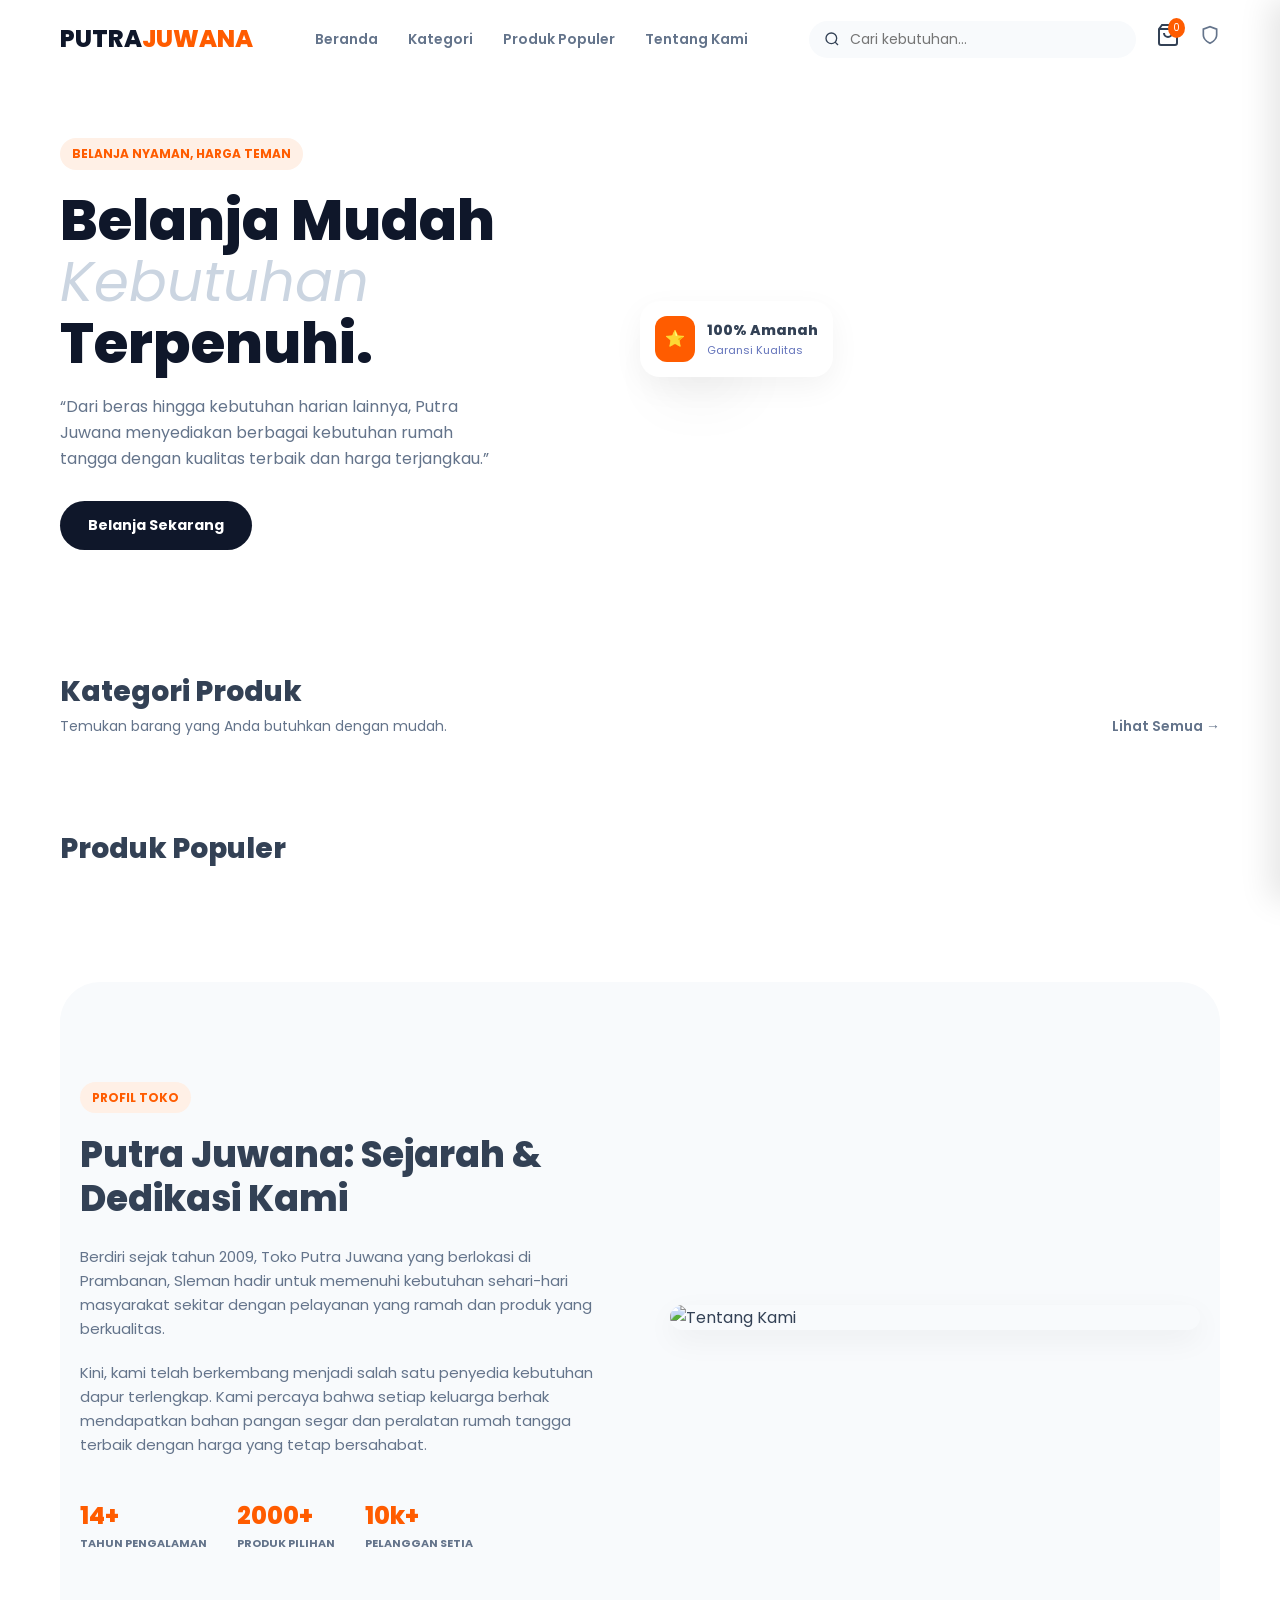
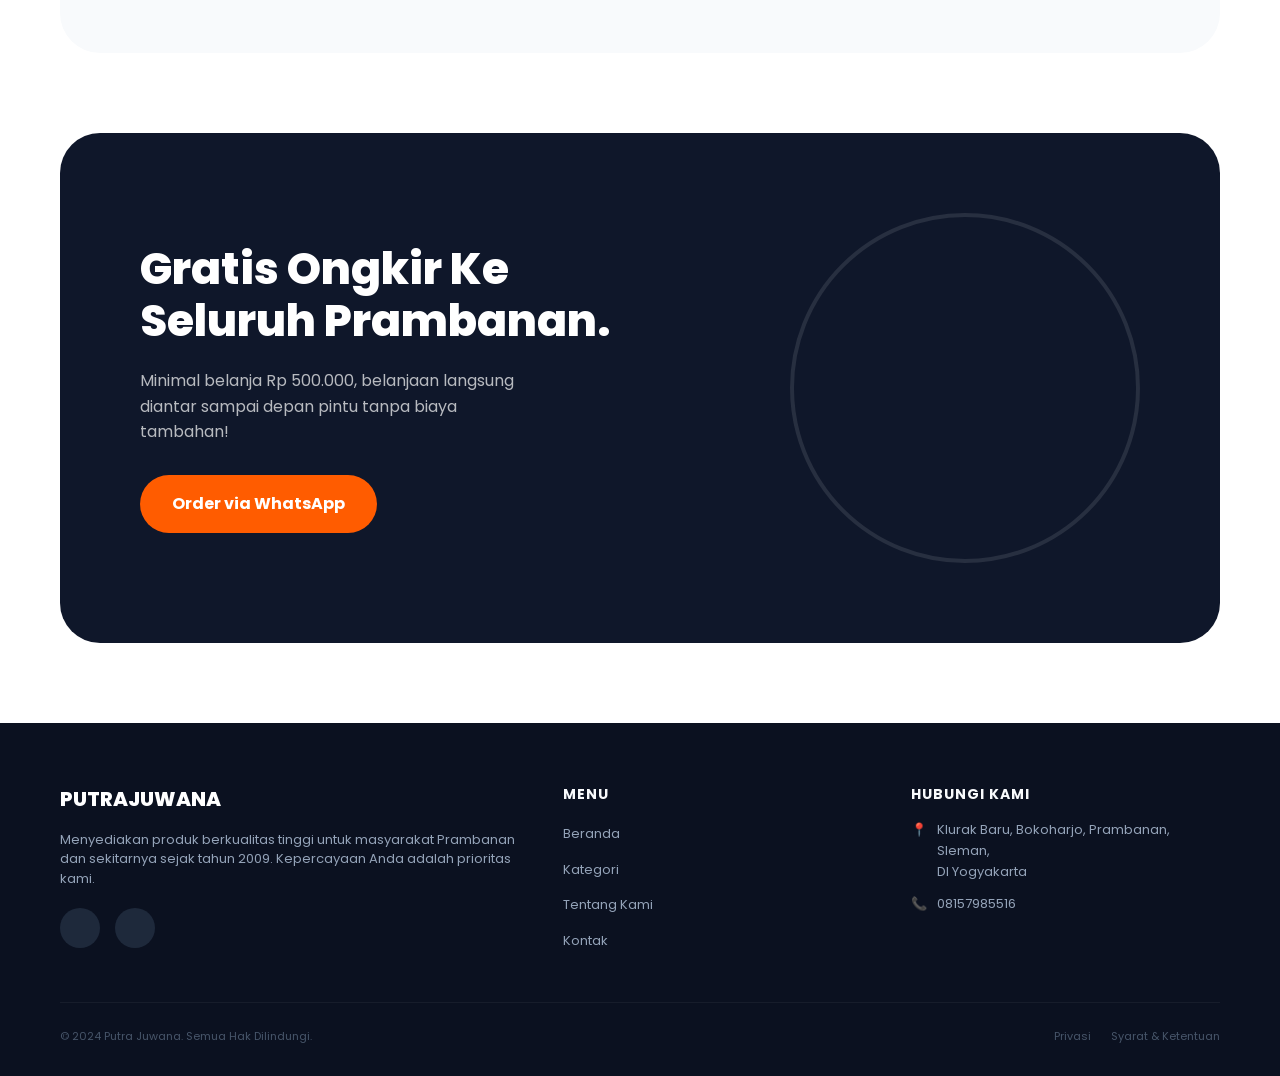
==== index.html @ 09b9a4ef "projek pertama" ====
<!DOCTYPE html>
<html lang="id">
<head>
    <meta charset="UTF-8">
    <meta name="viewport" content="width=device-width, initial-scale=1.0">
    <title>Putra Juwana - Kebutuhan Dapur Lengkap</title>
    <!-- Google Fonts -->
    <link href="https://fonts.googleapis.com/css2?family=Poppins:wght@300;400;500;600;700;800&display=swap" rel="stylesheet">
    <!-- Lucide Icons -->
    <script src="https://unpkg.com/lucide@latest"></script>
    <style>
        :root {
            --primary: #FF5C00;
            --secondary: #0F172A;
            --text-main: #334155;
            --text-light: #64748b;
            --bg-body: #ffffff;
            --bg-light: #f8fafc;
            --white: #ffffff;
            --shadow: 0 10px 30px rgba(0,0,0,0.05);
            --transition: all 0.3s ease;
        }

        * {
            margin: 0;
            padding: 0;
            box-sizing: border-box;
            font-family: 'Poppins', sans-serif;
        }

        body {
            background-color: var(--bg-body);
            color: var(--text-main);
            line-height: 1.6;
        }

        a { text-decoration: none; color: inherit; }
        ul { list-style: none; }

        .container {
            max-width: 1200px;
            margin: 0 auto;
            padding: 0 20px;
        }

        /* --- Navbar --- */
        nav {
            padding: 20px 0;
            display: flex;
            justify-content: space-between;
            align-items: center;
            position: sticky;
            top: 0;
            background: rgba(255, 255, 255, 0.9);
            backdrop-filter: blur(10px);
            z-index: 1000;
        }

        .logo {
            font-size: 24px;
            font-weight: 800;
            color: var(--secondary);
            text-transform: uppercase;
        }

        .logo span { color: var(--primary); }

        .nav-links {
            display: flex;
            gap: 30px;
        }

        .nav-links a {
            font-size: 14px;
            font-weight: 600;
            color: var(--text-light);
            transition: var(--transition);
        }

        .nav-links a:hover { color: var(--primary); }

        .nav-actions {
            display: flex;
            align-items: center;
            gap: 20px;
        }

        .search-box {
            position: relative;
            background: var(--bg-light);
            padding: 8px 15px;
            border-radius: 50px;
            display: flex;
            align-items: center;
        }

        .search-box input {
            border: none;
            background: transparent;
            outline: none;
            padding-left: 10px;
            font-size: 14px;
        }

        /* --- Hero Section --- */
        .hero {
            display: grid;
            grid-template-columns: 1fr 1fr;
            align-items: center;
            padding: 60px 0;
            gap: 40px;
        }

        .badge {
            background: #FFF0E6;
            color: var(--primary);
            padding: 6px 12px;
            border-radius: 50px;
            font-size: 12px;
            font-weight: 700;
            display: inline-block;
            margin-bottom: 20px;
        }

        .hero h1 {
            font-size: 56px;
            font-weight: 800;
            line-height: 1.1;
            margin-bottom: 20px;
            color: var(--secondary);
        }

        .hero h1 span {
            color: #CBD5E1;
            font-style: italic;
            font-weight: 400;
        }

        .hero p {
            color: var(--text-light);
            font-size: 16px;
            margin-bottom: 30px;
            max-width: 450px;
        }

        .hero-btns {
            display: flex;
            gap: 15px;
        }

        .btn {
            padding: 14px 28px;
            border-radius: 50px;
            font-weight: 700;
            font-size: 14px;
            transition: var(--transition);
            cursor: pointer;
            border: none;
        }

        .btn-primary {
            background: var(--secondary);
            color: white;
        }

        .btn-outline {
            background: transparent;
            border: 1px solid #E2E8F0;
            color: var(--text-main);
        }

        .btn:hover { transform: translateY(-3px); opacity: 0.9; }

        .hero-img {
            position: relative;
        }

        .hero-img img {
            width: 100%;
            border-radius: 30px;
            box-shadow: 0 30px 60px rgba(0,0,0,0.1);
        }

        .floating-card {
            position: absolute;
            bottom: -20px;
            left: -20px;
            background: white;
            padding: 15px;
            border-radius: 20px;
            box-shadow: var(--shadow);
            display: flex;
            align-items: center;
            gap: 12px;
        }

        /* --- Kategori Section --- */
        .section-header {
            display: flex;
            justify-content: space-between;
            align-items: flex-end;
            margin-bottom: 30px;
            margin-top: 60px;
        }

        .section-header h2 { font-size: 28px; font-weight: 800; }
        .section-header a { color: var(--text-light); font-size: 14px; font-weight: 600; }

        .category-grid {
            display: grid;
            grid-template-columns: repeat(4, 1fr);
            gap: 20px;
        }

        .category-card {
            height: 160px;
            border-radius: 24px;
            position: relative;
            overflow: hidden;
            cursor: pointer;
            transition: var(--transition);
            background: var(--bg-light);
            display: flex;
            flex-direction: column;
            align-items: center;
            justify-content: center;
            border: 1px solid #E2E8F0;
        }

        .category-icon {
            width: 50px;
            height: 50px;
            color: var(--primary);
            margin-bottom: 15px;
            transition: var(--transition);
        }

        .category-card:hover {
            background: white;
            border-color: var(--primary);
            box-shadow: var(--shadow);
            transform: translateY(-5px);
        }

        .category-card:hover .category-icon {
            transform: scale(1.1);
        }

        .category-info {
            text-align: center;
        }

        .category-info h3 { font-size: 16px; font-weight: 800; color: var(--secondary); }
        .category-info p { font-size: 12px; color: var(--text-light); }

        /* --- Catalog Section --- */
        .catalog-grid {
            display: grid;
            grid-template-columns: repeat(4, 1fr);
            gap: 30px;
            margin-top: 30px;
        }

        .product-card {
            transition: var(--transition);
        }

        .product-img {
            background: var(--bg-light);
            border-radius: 24px;
            height: 200px;
            margin-bottom: 15px;
            overflow: hidden;
            position: relative;
        }

        .product-img img {
            width: 100%;
            height: 100%;
            object-fit: cover;
        }

        .product-card h4 { font-size: 16px; font-weight: 700; color: var(--secondary); margin-bottom: 5px; }
        .product-card .price { color: var(--primary); font-weight: 800; font-size: 15px; }

        /* --- Banner Ongkir --- */
        .shipping-banner {
            background: var(--secondary);
            border-radius: 40px;
            margin: 80px 0;
            padding: 80px;
            display: flex;
            justify-content: space-between;
            align-items: center;
            color: white;
            position: relative;
            overflow: hidden;
        }

        .banner-content h2 { font-size: 44px; font-weight: 800; line-height: 1.2; margin-bottom: 20px; }
        .banner-content p { opacity: 0.7; margin-bottom: 30px; max-width: 400px; }

        .btn-whatsapp {
            background: var(--primary);
            color: white;
            padding: 16px 32px;
            border-radius: 50px;
            font-weight: 700;
            display: inline-block;
        }

        .banner-img-circle {
            width: 350px;
            height: 350px;
            border-radius: 50%;
            overflow: hidden;
            border: 4px solid rgba(255,255,255,0.1);
        }

        .banner-img-circle img { width: 100%; height: 100%; object-fit: cover; }

        /* --- Footer --- */
        footer {
            background: #0B1120;
            padding: 60px 0 30px;
            color: white;
        }

        .footer-grid {
            display: grid;
            grid-template-columns: 1.5fr 1fr 1fr;
            gap: 40px;
            margin-bottom: 40px;
        }

        .footer-about h2 { font-size: 20px; font-weight: 800; margin-bottom: 15px; }
        .footer-about p { color: #94A3B8; font-size: 13px; margin-bottom: 20px; line-height: 1.5; }

        .footer-links h4 { font-size: 14px; font-weight: 700; margin-bottom: 15px; text-transform: uppercase; letter-spacing: 1px; color: #F8FAFC; }
        .footer-links ul li { margin-bottom: 10px; }
        .footer-links ul li a { color: #94A3B8; font-size: 13px; transition: var(--transition); }
        .footer-links ul li a:hover { color: var(--primary); padding-left: 5px; }

        .contact-item { display: flex; gap: 10px; margin-bottom: 12px; color: #94A3B8; font-size: 13px; align-items: flex-start; }
        .contact-item span:first-child { color: var(--primary); }

        .copyright {
            padding-top: 25px;
            border-top: 1px solid rgba(255,255,255,0.05);
            display: flex;
            justify-content: space-between;
            color: #475569;
            font-size: 11px;
        }

        /* --- Responsive --- */
        @media (max-width: 992px) {
            .hero, .category-grid, .catalog-grid, .footer-grid { grid-template-columns: repeat(2, 1fr); }
            .hero h1 { font-size: 42px; }
            .shipping-banner { flex-direction: column; text-align: center; padding: 40px; }
            .banner-img-circle { margin-top: 40px; width: 250px; height: 250px; }
        }

        @media (max-width: 600px) {
            .nav-links { display: none; }
            .category-grid, .catalog-grid { grid-template-columns: 1fr; }
            .hero { grid-template-columns: 1fr; text-align: center; }
            .hero p { margin: 0 auto 30px; }
            .hero-btns { justify-content: center; }
            .footer-grid { grid-template-columns: 1fr; gap: 40px; }
        }

        .filter-active {
            color: var(--primary) !important;
            border-bottom: 2px solid var(--primary);
        }

        /* --- Cart Drawer --- */
        .cart-drawer {
            position: fixed;
            top: 0;
            right: -400px;
            width: 400px;
            height: 100vh;
            background: white;
            box-shadow: -10px 0 30px rgba(0,0,0,0.1);
            z-index: 2000;
            transition: right 0.3s cubic-bezier(0.16, 1, 0.3, 1);
            display: flex;
            flex-direction: column;
        }

        .cart-drawer.open {
            right: 0;
        }

        .cart-backdrop {
            position: fixed;
            inset: 0;
            background: rgba(15, 23, 42, 0.4);
            backdrop-filter: blur(4px);
            z-index: 1999;
            opacity: 0;
            pointer-events: none;
            transition: opacity 0.3s ease;
        }

        .cart-backdrop.show {
            opacity: 1;
            pointer-events: auto;
        }

        .cart-header {
            padding: 24px;
            border-bottom: 1px solid #F1F5F9;
            display: flex;
            justify-content: space-between;
            align-items: center;
        }

        .cart-header h3 {
            font-size: 18px;
            font-weight: 800;
            color: var(--secondary);
        }

        .close-cart-btn {
            background: none;
            border: none;
            cursor: pointer;
            color: var(--text-light);
            transition: var(--transition);
        }

        .close-cart-btn:hover {
            color: var(--primary);
        }

        .cart-body {
            flex: 1;
            overflow-y: auto;
            padding: 16px 24px;
            display: flex;
            flex-direction: column;
            gap: 16px;
        }

        .cart-empty-state {
            display: flex;
            flex-direction: column;
            align-items: center;
            justify-content: center;
            height: 100%;
            color: var(--text-light);
            text-align: center;
            padding: 40px 0;
        }

        .cart-item {
            display: flex;
            gap: 16px;
            padding-bottom: 16px;
            border-bottom: 1px solid #F1F5F9;
            align-items: center;
        }

        .cart-item img {
            width: 60px;
            height: 60px;
            border-radius: 12px;
            object-fit: cover;
            background: var(--bg-light);
        }

        .cart-item-detail {
            flex: 1;
        }

        .cart-item-detail h4 {
            font-size: 14px;
            font-weight: 700;
            color: var(--secondary);
            margin-bottom: 4px;
        }

        .cart-item-detail .price {
            color: var(--primary);
            font-weight: 800;
            font-size: 13px;
        }

        .cart-quantity-controls {
            display: flex;
            align-items: center;
            gap: 10px;
            margin-top: 8px;
        }

        .qty-btn {
            width: 24px;
            height: 24px;
            border-radius: 6px;
            border: 1px solid #E2E8F0;
            background: white;
            display: flex;
            align-items: center;
            justify-content: center;
            font-weight: 700;
            font-size: 14px;
            cursor: pointer;
            transition: var(--transition);
        }

        .qty-btn:hover {
            border-color: var(--primary);
            color: var(--primary);
        }

        .cart-item-remove {
            background: none;
            border: none;
            cursor: pointer;
            color: #EF4444;
            transition: var(--transition);
            padding: 4px;
        }

        .cart-item-remove:hover {
            transform: scale(1.1);
        }

        .cart-footer {
            padding: 24px;
            border-top: 1px solid #F1F5F9;
            background: #F8FAFC;
        }

        .cart-summary-row {
            display: flex;
            justify-content: space-between;
            margin-bottom: 20px;
            font-weight: 700;
        }

        .cart-summary-row span:first-child {
            color: var(--text-light);
            font-size: 14px;
        }

        .cart-summary-row span:last-child {
            color: var(--secondary);
            font-size: 18px;
            font-weight: 800;
        }

        .btn-checkout {
            display: flex;
            justify-content: center;
            align-items: center;
            gap: 8px;
            width: 100%;
            background: #25D366;
            color: white;
            padding: 14px;
            border-radius: 50px;
            font-weight: 700;
            cursor: pointer;
            border: none;
            transition: var(--transition);
        }

        .btn-checkout:hover {
            transform: translateY(-2px);
            box-shadow: 0 10px 15px rgba(37, 211, 102, 0.2);
        }

        @media (max-width: 480px) {
            .cart-drawer {
                width: 100%;
                right: -100%;
            }
        }
    </style>
</head>
<body>

    <div class="container">
        <nav>
            <div class="logo">PUTRA<span>JUWANA</span></div>
            <ul class="nav-links">
                <li><a href="#" onclick="filterByCategory('Semua')">Beranda</a></li>
                <li><a href="#kategori" onclick="filterByCategory('Semua')">Kategori</a></li>
                <li><a href="#produk">Produk Populer</a></li>
                <li><a href="#tentang-kami">Tentang Kami</a></li>
            </ul>
            <div class="nav-actions">
                <div class="search-box">
                    <svg width="16" height="16" viewBox="0 0 24 24" fill="none" stroke="currentColor" stroke-width="2"><circle cx="11" cy="11" r="8"></circle><line x1="21" y1="21" x2="16.65" y2="16.65"></line></svg>
                    <input type="text" id="searchInput" placeholder="Cari kebutuhan..." onkeydown="if(event.key === 'Enter') searchProducts()">
                </div>
                <div style="position:relative; cursor:pointer" title="Keranjang" onclick="toggleCartDrawer()">
                    <svg width="24" height="24" viewBox="0 0 24 24" fill="none" stroke="currentColor" stroke-width="2"><path d="M6 2L3 6v14a2 2 0 0 0 2 2h14a2 2 0 0 0 2-2V6l-3-4Z"></path><line x1="3" y1="6" x2="21" y2="6"></line><path d="M16 10a4 4 0 0 1-8 0"></path></svg>
                    <span id="cartBadge" style="position:absolute; top:-5px; right:-5px; background:var(--primary); color:white; font-size:10px; padding:2px 5px; border-radius:50%">0</span>
                </div>
                <a href="login.html" title="Dashboard Admin" style="color: #64748B; transition: 0.3s;" onmouseover="this.style.color='#FF5C00'" onmouseout="this.style.color='#64748B'">
                    <svg width="20" height="20" viewBox="0 0 24 24" fill="none" stroke="currentColor" stroke-width="2"><path d="M12 22s8-4 8-10V5l-8-3-8 3v7c0 6 8 10 8 10z"></path></svg>
                </a>
            </div>
        </nav>

        <!-- Hero -->
        <section class="hero">
            <div class="hero-content">
                <span class="badge">BELANJA NYAMAN, HARGA TEMAN</span>
                <h1>Belanja Mudah <br> <span>Kebutuhan</span> Terpenuhi.</h1>
                <p>“Dari beras hingga kebutuhan harian lainnya, Putra Juwana menyediakan berbagai kebutuhan rumah tangga dengan kualitas terbaik dan harga terjangkau.”</p>
                <div class="hero-btns">
                    <button class="btn btn-primary" onclick="window.scrollTo({top: 800, behavior: 'smooth'})">Belanja Sekarang</button>
                </div>
            </div>
            <div class="hero-img">
                <img src="https://images.unsplash.com/photo-1542838132-92c53300491e?auto=format&fit=crop&q=80&w=800" alt="Grocery">
                <div class="floating-card">
                    <div style="background:var(--primary); color:white; padding:10px; border-radius:12px">⭐</div>
                    <div>
                        <div style="font-weight:800; font-size:14px">100% Amanah</div>
                        <div style="font-size:11px; color:#6474bb">Garansi Kualitas</div>
                    </div>
                </div>
            </div>
        </section>


        <!-- Promosi Spesial -->
        <section id="promosi" style="display: none; margin: 40px 0 80px 0;">
            <div class="section-header">
                <div>
                    <h2>Promo Spesial Juwana 🔥</h2>
                    <p style="color:#64748B; font-size:14px">Dapatkan penawaran harga diskon terbaik hanya hari ini.</p>
                </div>
            </div>
            <div id="promoGrid" style="display: grid; grid-template-columns: repeat(auto-fit, minmax(320px, 1fr)); gap: 24px; margin-top: 24px;">
                <!-- Populated dynamically via JS -->
            </div>
        </section>

        <!-- Kategori -->
        <section id="kategori">
            <div class="section-header">
                <div>
                    <h2>Kategori Produk</h2>
                    <p style="color:#64748B; font-size:14px">Temukan barang yang Anda butuhkan dengan mudah.</p>
                </div>
                <a href="#" onclick="filterByCategory('Semua')">Lihat Semua →</a>
            </div>
            <div class="category-grid" id="categoryGrid">
                <!-- Data akan diisi secara dinamis -->
            </div>
        </section>

        <!-- Katalog Produk -->
        <section id="produk">
            <div class="section-header">
                <h2 id="catalogTitle">Produk Populer</h2>
            </div>
            <div class="catalog-grid" id="catalogGrid">
                <!-- Data akan diisi via JS -->
            </div>
        </section>

        <!-- Tentang Kami SECTION -->
        <section id="tentang-kami" style="padding: 100px 0; background: var(--bg-light); border-radius: 40px; margin: 80px 0;">
            <div class="container" style="display: grid; grid-template-columns: 1fr 1fr; align-items: center; gap: 60px;">
                <div>
                    <span class="badge">PROFIL TOKO</span>
                    <h2 style="font-size: 36px; font-weight: 800; margin-bottom: 25px; line-height: 1.2;">Putra Juwana: Sejarah & Dedikasi Kami</h2>
                    <p style="color: var(--text-light); margin-bottom: 20px; font-size: 15px;">Berdiri sejak tahun 2009, Toko Putra Juwana yang berlokasi di Prambanan, Sleman hadir untuk memenuhi kebutuhan sehari-hari masyarakat sekitar dengan pelayanan yang ramah dan produk yang berkualitas.</p>
                    <p style="color: var(--text-light); margin-bottom: 20px; font-size: 15px;">Kini, kami telah berkembang menjadi salah satu penyedia kebutuhan dapur terlengkap. Kami percaya bahwa setiap keluarga berhak mendapatkan bahan pangan segar dan peralatan rumah tangga terbaik dengan harga yang tetap bersahabat.</p>
                    <div style="display: flex; gap: 30px; margin-top: 40px;">
                        <div>
                            <h4 style="font-size: 24px; font-weight: 800; color: var(--primary);">14+</h4>
                            <p style="font-size: 11px; color: var(--text-light); font-weight: 700; text-transform: uppercase;">Tahun Pengalaman</p>
                        </div>
                        <div>
                            <h4 style="font-size: 24px; font-weight: 800; color: var(--primary);">2000+</h4>
                            <p style="font-size: 11px; color: var(--text-light); font-weight: 700; text-transform: uppercase;">Produk Pilihan</p>
                        </div>
                        <div>
                            <h4 style="font-size: 24px; font-weight: 800; color: var(--primary);">10k+</h4>
                            <p style="font-size: 11px; color: var(--text-light); font-weight: 700; text-transform: uppercase;">Pelanggan Setia</p>
                        </div>
                    </div>
                </div>
                <div style="border-radius: 30px; overflow: hidden; box-shadow: var(--shadow);">
                    <img src="https://images.unsplash.com/photo-1578916171728-46686eac8d58?auto=format&fit=crop&q=80&w=800" alt="Tentang Kami" style="width: 100%; display: block;">
                </div>
            </div>
        </section>

        <!-- Banner Ongkir -->
        <section class="shipping-banner">
            <div class="banner-content">
                <h2>Gratis Ongkir Ke <br> Seluruh Prambanan.</h2>
                <p>Minimal belanja Rp 500.000, belanjaan langsung diantar sampai depan pintu tanpa biaya tambahan!</p>
                <a href="#" class="btn-whatsapp" onclick="orderWhatsApp('Informasi Ongkir', '0')">Order via WhatsApp</a>
            </div>
            <div class="banner-img-circle">
                <img src="https://images.unsplash.com/photo-1583258292688-d0213dc5a3a8?auto=format&fit=crop&q=80&w=600" alt="Market">
            </div>
        </section>
    </div>

    <footer>
        <div class="container">
            <div class="footer-grid">
                <div class="footer-about">
                    <h2>PUTRA<span>JUWANA</span></h2>
                    <p>Menyediakan produk berkualitas tinggi untuk masyarakat Prambanan dan sekitarnya sejak tahun 2009. Kepercayaan Anda adalah prioritas kami.</p>
                    <div style="display:flex; gap:15px">
                        <div style="width:40px; height:40px; background:#1E293B; border-radius:50%"></div>
                        <div style="width:40px; height:40px; background:#1E293B; border-radius:50%"></div>
                    </div>
                </div>
                <div class="footer-links">
                    <h4>Menu</h4>
                    <ul>
                        <li><a href="#" onclick="filterByCategory('Semua')">Beranda</a></li>
                        <li><a href="#kategori">Kategori</a></li>
                        <li><a href="#tentang-kami">Tentang Kami</a></li>
                        <li><a href="#hubungi-kami">Kontak</a></li>
                    </ul>
                </div>
                <div class="footer-links" id="hubungi-kami">
                    <h4>Hubungi Kami</h4>
                    <div class="contact-item">
                        <span>📍</span>
                        <span>Klurak Baru, Bokoharjo, Prambanan, Sleman, <br> DI Yogyakarta</span>
                    </div>
                    <div class="contact-item">
                        <span>📞</span>
                        <span>08157985516</span>
                    </div>
                </div>
            </div>
            <div class="copyright">
                <p>© 2024 Putra Juwana. Semua Hak Dilindungi.</p>
                <div style="display:flex; gap:20px">
                    <a href="#">Privasi</a>
                    <a href="#">Syarat & Ketentuan</a>
                </div>
            </div>
        </div>
    </footer>

    <!-- Cart Backdrop & Drawer -->
    <div class="cart-backdrop" id="cartBackdrop" onclick="toggleCartDrawer()"></div>
    <div class="cart-drawer" id="cartDrawer">
        <div class="cart-header">
            <h3>Keranjang Belanja</h3>
            <button class="close-cart-btn" onclick="toggleCartDrawer()" title="Tutup">
                <svg width="24" height="24" viewBox="0 0 24 24" fill="none" stroke="currentColor" stroke-width="2"><line x1="18" y1="6" x2="6" y2="18"></line><line x1="6" y1="6" x2="18" y2="18"></line></svg>
            </button>
        </div>
        <div class="cart-body" id="cartBody">
            <!-- Items populated by JS -->
        </div>
        <div class="cart-footer">
            <div class="cart-summary-row">
                <span>Total Biaya</span>
                <span id="cartTotal">Rp 0</span>
            </div>
            <button class="btn-checkout" onclick="checkoutCart()">
                <svg width="20" height="20" viewBox="0 0 24 24" fill="none" stroke="currentColor" stroke-width="2" style="color: white; fill: white;"><path d="M21 11.5a8.38 8.38 0 0 1-.9 3.8 8.5 8.5 0 0 1-7.6 4.7 8.38 8.38 0 0 1-3.8-.9L3 21l1.9-5.7a8.38 8.38 0 0 1-.9-3.8 8.5 8.5 0 0 1 4.7-7.6 8.38 8.38 0 0 1 3.8-.9h.5a8.48 8.48 0 0 1 8 8v.5z"></path></svg>
                Pesan via WhatsApp
            </button>
        </div>
    </div>

    <!-- Mini Alert Toast -->
    <div id="toastAlert" style="position: fixed; bottom: 24px; left: 50%; transform: translateX(-50%) translateY(100px); background: var(--secondary); color: white; padding: 12px 24px; border-radius: 50px; z-index: 3000; font-weight: 700; font-size: 14px; box-shadow: 0 10px 20px rgba(0,0,0,0.15); display: flex; align-items: center; gap: 8px; transition: transform 0.3s cubic-bezier(0.175, 0.885, 0.32, 1.275), opacity 0.3s ease; pointer-events: none; opacity: 0;">
        <span id="toastIcon">🛒</span>
        <span id="toastText">Produk ditambahkan!</span>
    </div>

    <script>
        const defaultProducts = [
            { id: 1, name: "Beras Premium 5kg", price: "75.000", cat: "Sembako", stock: 5, img: "img/a.jpg" },
            { id: 2, name: "Minyak Goreng 2L", price: "34.000", cat: "Sembako", stock: 4, img: "img/a.jpg" },
            { id: 3, name: "Telur Ayam 1kg", price: "28.000", cat: "Sembako", stock: 10, img: "https://images.unsplash.com/photo-1516734212186-a967f81ad0d7?w=400" },
            { id: 4, name: "Kopi Giling Juwana", price: "45.000", cat: "Minuman", stock: 12, img: "https://images.unsplash.com/photo-1559056199-641a0ac8b55e?w=400" },
            { id: 5, name: "Sayur Bayam Segar", price: "3.500", cat: "Sayuran", stock: 30, img: "https://images.unsplash.com/photo-1576045057995-568f588f82fb?w=400" },
            { id: 6, name: "Sabun Cuci Piring", price: "15.000", cat: "Kebersihan", stock: 45, img: "https://images.unsplash.com/photo-1603507964919-4cb503348633?w=400" },
            { id: 7, name: "Biskuit Gandum", price: "12.000", cat: "Makanan", stock: 5, img: "https://images.unsplash.com/photo-1558961363-fa4fb79697ed?w=400" },
            { id: 8, name: "Susu Kotak 1L", price: "18.500", cat: "Minuman", stock: 9, img: "https://images.unsplash.com/photo-1563636619-e91082a11952?w=400" }
        ];

        const defaultCategories = [
            { id: "Sembako", name: "Sembako", icon: "shopping-basket", desc: "120+ Produk" },
            { id: "Sayuran", name: "Sayuran", icon: "vegan", desc: "85+ Produk" },
            { id: "Minuman", name: "Minuman", icon: "hand-platter", desc: "200+ Produk" },
            { id: "Kebersihan", name: "Kebersihan", icon: "sparkles", desc: "50+ Produk" },
            { id: "Makanan", name: "Makanan", icon: "cookie", desc: "150+ Produk" }
        ];

        const defaultPromotions = [
            { id: 1, title: "Beras Premium Hemat", desc: "Belanja Beras Sleman Premium diskon akhir pekan, buruan borong!", discount: "Diskon 10%", img: "https://images.unsplash.com/photo-1586201375761-83865001e31c?w=400" },
            { id: 2, title: "Minyak Goreng Murah", desc: "Minyak goreng merk pilihan dengan harga super miring khusus pelanggan setia.", discount: "Hemat Rp 5.000", img: "https://images.unsplash.com/photo-1474979266404-7eaacbcd87c5?w=400" }
        ];

        // Setup direct in-memory copy (no localStorage persistence, ensuring complete reset on reload)
        let products = JSON.parse(JSON.stringify(defaultProducts));
        let categories = JSON.parse(JSON.stringify(defaultCategories));
        let promotions = JSON.parse(JSON.stringify(defaultPromotions));

        // Cart State Management
        let cart = JSON.parse(localStorage.getItem('pj_cart')) || [];

        function saveCart() {
            localStorage.setItem('pj_cart', JSON.stringify(cart));
            updateCartCount();
            renderCart();
        }

        function updateCartCount() {
            const totalCount = cart.reduce((sum, item) => sum + item.quantity, 0);
            const badge = document.getElementById('cartBadge');
            if (badge) {
                badge.innerText = totalCount;
            }
        }

        function toggleCartDrawer() {
            const drawer = document.getElementById('cartDrawer');
            const backdrop = document.getElementById('cartBackdrop');
            if (drawer && backdrop) {
                drawer.classList.toggle('open');
                backdrop.classList.toggle('show');
            }
        }

        function showMiniAlert(text, type = 'success') {
            const toast = document.getElementById('toastAlert');
            const toastText = document.getElementById('toastText');
            const toastIcon = document.getElementById('toastIcon');
            if (!toast || !toastText) return;

            toastText.innerText = text;
            if (type === 'error') {
                toast.style.background = '#EF4444';
                if (toastIcon) toastIcon.innerText = '⚠️';
            } else {
                toast.style.background = 'var(--secondary)';
                if (toastIcon) toastIcon.innerText = '🛒';
            }

            toast.style.opacity = '1';
            toast.style.transform = 'translateX(-50%) translateY(0)';

            setTimeout(() => {
                toast.style.opacity = '0';
                toast.style.transform = 'translateX(-50%) translateY(100px)';
            }, 2500);
        }

        function addToCart(name, priceStr, maxStock, img) {
            const existingIndex = cart.findIndex(item => item.name === name);
            const price = parseFloat(priceStr.replace(/\./g, ''));

            if (existingIndex > -1) {
                if (cart[existingIndex].quantity < maxStock) {
                    cart[existingIndex].quantity += 1;
                    showMiniAlert(`${name} berhasil ditambahkan! Total: ${cart[existingIndex].quantity}`);
                } else {
                    showMiniAlert(`Stok terbatas! Maksimal ${maxStock} item.`, 'error');
                    return;
                }
            } else {
                if (maxStock > 0) {
                    cart.push({
                        name: name,
                        price: price,
                        priceStr: priceStr,
                        quantity: 1,
                        maxStock: maxStock,
                        img: img
                    });
                    showMiniAlert(`${name} ditambahkan ke keranjang.`);
                } else {
                    showMiniAlert(`Maaf, stok produk habis!`, 'error');
                    return;
                }
            }
            saveCart();
        }

        function changeQuantity(name, change) {
            const itemIndex = cart.findIndex(item => item.name === name);
            if (itemIndex > -1) {
                const item = cart[itemIndex];
                const newQty = item.quantity + change;
                if (newQty <= 0) {
                    cart.splice(itemIndex, 1);
                    showMiniAlert(`${name} dihapus.`);
                } else if (newQty > item.maxStock) {
                    showMiniAlert(`Stok terbatas! Maksimal ${item.maxStock} item.`, 'error');
                    return;
                } else {
                    item.quantity = newQty;
                }
                saveCart();
            }
        }

        function removeFromCart(name) {
            cart = cart.filter(item => item.name !== name);
            saveCart();
            showMiniAlert(`Produk dihapus.`);
        }

        function formatRupiah(num) {
            return num.toString().replace(/\B(?=(\d{3})+(?!\d))/g, ".");
        }

        function renderCart() {
            const cartBody = document.getElementById('cartBody');
            const cartTotal = document.getElementById('cartTotal');
            if (!cartBody) return;

            if (cart.length === 0) {
                cartBody.innerHTML = `
                    <div class="cart-empty-state">
                        <i data-lucide="shopping-basket" style="width: 48px; height: 48px; color: #CBD5E1; margin-bottom: 16px;"></i>
                        <p style="font-weight: 700; color: var(--secondary);">Keranjang Kosong</p>
                        <p style="font-size: 12px; color: var(--text-light); max-width: 250px; margin-top: 4px;">Belum ada produk yang ditambahkan ke keranjang belanja Anda.</p>
                    </div>
                `;
                if (cartTotal) cartTotal.innerText = "Rp 0";
                lucide.createIcons();
                return;
            }

            let total = 0;
            cartBody.innerHTML = cart.map(item => {
                const itemTotal = item.price * item.quantity;
                total += itemTotal;
                return `
                    <div class="cart-item">
                        <img src="${item.img}" alt="${item.name}">
                        <div class="cart-item-detail">
                            <h4>${item.name}</h4>
                            <div class="price">Rp ${formatRupiah(itemTotal)}</div>
                            <div class="cart-quantity-controls">
                                <button class="qty-btn" onclick="changeQuantity('${item.name}', -1)">-</button>
                                <span style="font-size: 14px; font-weight: 700; min-width: 20px; text-align: center;">${item.quantity}</span>
                                <button class="qty-btn" onclick="changeQuantity('${item.name}', 1)">+</button>
                            </div>
                        </div>
                        <button class="cart-item-remove" onclick="removeFromCart('${item.name}')" title="Hapus">
                            <i data-lucide="trash-2" style="width: 18px; height: 18px;"></i>
                        </button>
                    </div>
                `;
            }).join('');

            if (cartTotal) {
                cartTotal.innerText = "Rp " + formatRupiah(total);
            }
            lucide.createIcons();
        }

        function renderProducts(data) {
            const grid = document.getElementById('catalogGrid');
            
            if (data.length === 0) {
                grid.innerHTML = `
                    <div style="grid-column: 1/-1; text-align: center; padding: 80px 20px; background: var(--bg-light); border-radius: 30px; border: 2px dashed #E2E8F0;">
                        <div style="font-size: 64px; margin-bottom: 20px; filter: grayscale(1);">🔎</div>
                        <h3 style="font-size: 22px; font-weight: 800; color: var(--secondary); margin-bottom: 10px;">Maaf, Produk Tidak Tersedia</h3>
                        <p style="color: var(--text-light); max-width: 400px; margin: 0 auto 30px;">Kami tidak menemukan produk yang sesuai dengan kata kunci tersebut. Coba cari dengan nama lain atau jelajahi kategori kami.</p>
                        <button class="btn btn-primary" onclick="document.getElementById('searchInput').value=''; renderProducts(products)">Tampilkan Semua Produk</button>
                    </div>
                `;
                return;
            }

            grid.innerHTML = data.map(p => `
                <div class="product-card" style="box-shadow: var(--shadow); border: 1px solid #E2E8F0; border-radius: 24px; padding: 16px; background: white; display: flex; flex-direction: column; justify-content: space-between;">
                    <div>
                        <div class="product-img" style="position: relative; border-radius: 16px; overflow: hidden; height: 160px; margin-bottom: 12px; cursor: pointer;" onclick="addToCart('${p.name}', '${p.price}', ${p.stock}, '${p.img}')">
                            <img src="${p.img}" alt="${p.name}" style="width: 100%; height: 100%; object-fit: cover;">
                        </div>
                        <h4 style="font-size: 15px; font-weight: 700; color: var(--secondary); margin-bottom: 4px; height: 44px; overflow: hidden; display: -webkit-box; -webkit-line-clamp: 2; -webkit-box-orient: vertical; cursor: pointer;" onclick="addToCart('${p.name}', '${p.price}', ${p.stock}, '${p.img}')">${p.name}</h4>
                        <div class="price" style="font-size: 16px; font-weight: 800; color: var(--primary); margin-bottom: 8px;">Rp ${p.price}</div>
                        <div style="display: flex; justify-content: space-between; align-items: center; margin-bottom: 12px;">
                            <span style="font-size:11px; color:#94A3B8; background:#F1F5F9; padding:2px 8px; border-radius:4px;">${p.cat}</span>
                            <span style="font-size:11px; font-weight:700; color: ${p.stock >= 10 ? '#166534' : '#EF4444'}">
                                ${p.stock > 0 ? `Stok: ${p.stock}` : 'Stok Habis'}
                            </span>
                        </div>
                    </div>
                    <div style="display: flex; gap: 8px; margin-top: auto;">
                        <button class="btn btn-outline" style="flex: 1; padding: 8px; font-size: 12px; border-radius: 8px; display: flex; align-items: center; justify-content: center; gap: 6px; border: 1px solid #E2E8F0; height: 36px; background: white;" onclick="addToCart('${p.name}', '${p.price}', ${p.stock}, '${p.img}')" ${p.stock === 0 ? 'disabled style="opacity: 0.5; cursor: not-allowed;"' : ''}>
                            <i data-lucide="shopping-cart" style="width: 14px; height: 14px;"></i>
                            <span>+ Keranjang</span>
                        </button>
                        <button class="btn btn-primary" style="padding: 8px; font-size: 12px; border-radius: 8px; background: var(--primary); display: flex; align-items: center; justify-content: center; width: 36px; height: 36px;" onclick="orderWhatsApp('${p.name}', '${p.price}')" title="Beli Langsung lewat WhatsApp">
                            <i data-lucide="message-square" style="width: 16px; height: 16px; color: white;"></i>
                        </button>
                    </div>
                </div>
            `).join('');
            lucide.createIcons();
        }

        function filterByCategory(category) {
            let filtered;
            if (category === 'Semua') {
                filtered = products;
                document.getElementById('catalogTitle').innerText = "Semua Produk";
            } else {
                filtered = products.filter(p => p.cat === category);
                document.getElementById('catalogTitle').innerText = "Produk: " + category;
            }
            renderProducts(filtered);
            
            // Scroll ke bagian produk
            const target = document.getElementById('produk');
            if(target) target.scrollIntoView({ behavior: 'smooth' });
        }

        function searchProducts() {
            const query = document.getElementById('searchInput').value.toLowerCase();
            const filtered = products.filter(p => 
                p.name.toLowerCase().includes(query) || 
                p.cat.toLowerCase().includes(query)
            );
            renderProducts(filtered);
            
            // Fokuskan layar ke hasil pencarian
            const target = document.getElementById('produk');
            if(target) target.scrollIntoView({ behavior: 'smooth' });
        }

        // GANTI NOMOR WHATSAPP ADMIN DI SINI
        const NOMOR_WA_ADMIN = "628157985516"; 

        function orderWhatsApp(name, price) {
            const text = `Halo Admin Putra Juwana, saya tertarik dengan:\n\nProduk: ${name}\nHarga: Rp ${price}\n\nApakah barang ini masih tersedia?`;
            window.open(`https://wa.me/${NOMOR_WA_ADMIN}?text=${encodeURIComponent(text)}`, '_blank');
        }

        function checkoutCart() {
            if (cart.length === 0) {
                showMiniAlert('Keranjang Anda masih kosong!', 'error');
                return;
            }

            let message = `Halo Admin Putra Juwana, saya ingin memesan barang-barang berikut:\n\n`;
            let total = 0;

            cart.forEach((item, index) => {
                const itemTotal = item.price * item.quantity;
                total += itemTotal;
                message += `${index + 1}. *${item.name}* (${item.quantity}x)\n   Harga: Rp ${formatRupiah(itemTotal)}\n\n`;
            });

            message += `*Total Belanja:* Rp ${formatRupiah(total)}\n\n`;
            message += `Mohon bantu info ketersediaan stok & metode pengiriman. Terima kasih!`;

            window.open(`https://wa.me/${NOMOR_WA_ADMIN}?text=${encodeURIComponent(message)}`, '_blank');
        }

        function renderCategories() {
            const grid = document.getElementById('categoryGrid');
            if (!grid) return;
            grid.innerHTML = categories.map(cat => {
                const count = products.filter(p => p.cat === cat.name).length;
                return `
                    <div class="category-card" onclick="filterByCategory('${cat.name}')">
                        <i data-lucide="${cat.icon || 'shopping-basket'}" class="category-icon"></i>
                        <div class="category-info">
                            <h3>${cat.name}</h3>
                            <p>${count} Produk</p>
                        </div>
                    </div>
                `;
            }).join('');
            lucide.createIcons();
        }

        function renderPromotions() {
            const grid = document.getElementById('promoGrid');
            const section = document.getElementById('promosi');
            if (!grid || !section) return;

            if (promotions.length === 0) {
                section.style.display = 'none';
                return;
            }

            section.style.display = 'block';
            grid.innerHTML = promotions.map(promo => {
                const imgUrl = promo.img || 'https://images.unsplash.com/photo-1542838132-92c53300491e?auto=format&fit=crop&q=80&w=400';
                return `
                    <div class="promo-card" style="background: linear-gradient(135deg, #FF5C00 0%, #FF8A00 100%); color: white; border-radius: 24px; padding: 25px; display: flex; justify-content: space-between; align-items: center; position: relative; overflow: hidden; box-shadow: 0 10px 20px rgba(255,92,0,0.15); min-height: 160px;">
                        <div style="flex: 1; z-index: 2; padding-right: 15px; text-align: left;">
                            <span style="background: rgba(255,255,255,0.25); color: white; padding: 4px 12px; border-radius: 50px; font-size: 10px; font-weight: 800; text-transform: uppercase; display: inline-block; margin-bottom: 8px;">${promo.discount || 'PROMO'}</span>
                            <h3 style="font-size: 18px; font-weight: 800; line-height: 1.25; margin-bottom: 6px; text-shadow: 0 1px 2px rgba(0,0,0,0.15); color: white; margin-top: 0;">${promo.title}</h3>
                            <p style="font-size: 12px; opacity: 0.95; margin-bottom: 14px; line-height: 1.4; display: -webkit-box; -webkit-line-clamp: 2; -webkit-box-orient: vertical; overflow: hidden; margin-top: 0; color: white;">${promo.desc}</p>
                            <button class="btn" style="background: white; color: #FF5C00; border: none; padding: 6px 16px; font-size: 11px; border-radius: 50px; font-weight: 700; cursor: pointer; transition: 0.2s;" onclick="orderWhatsApp('Promo: ${promo.title.replace(/'/g, "\\'")}', 'Promo')">Pesan Sekarang</button>
                        </div>
                        <img src="${imgUrl}" alt="${promo.title}" style="width: 100px; height: 100px; object-fit: cover; border-radius: 16px; z-index: 2; border: 3px solid rgba(255,255,255,0.3); box-shadow: 0 4px 10px rgba(0,0,0,0.1);">
                        <div style="position: absolute; right: -20px; top: -20px; width: 150px; height: 150px; background: rgba(255,255,255,0.06); border-radius: 50%;"></div>
                    </div>
                `;
            }).join('');
        }

        // Initial Render
        updateCartCount();
        renderCart();
        renderProducts(products);
        renderCategories();
        renderPromotions();
        lucide.createIcons();
    </script>
</body>
</html>
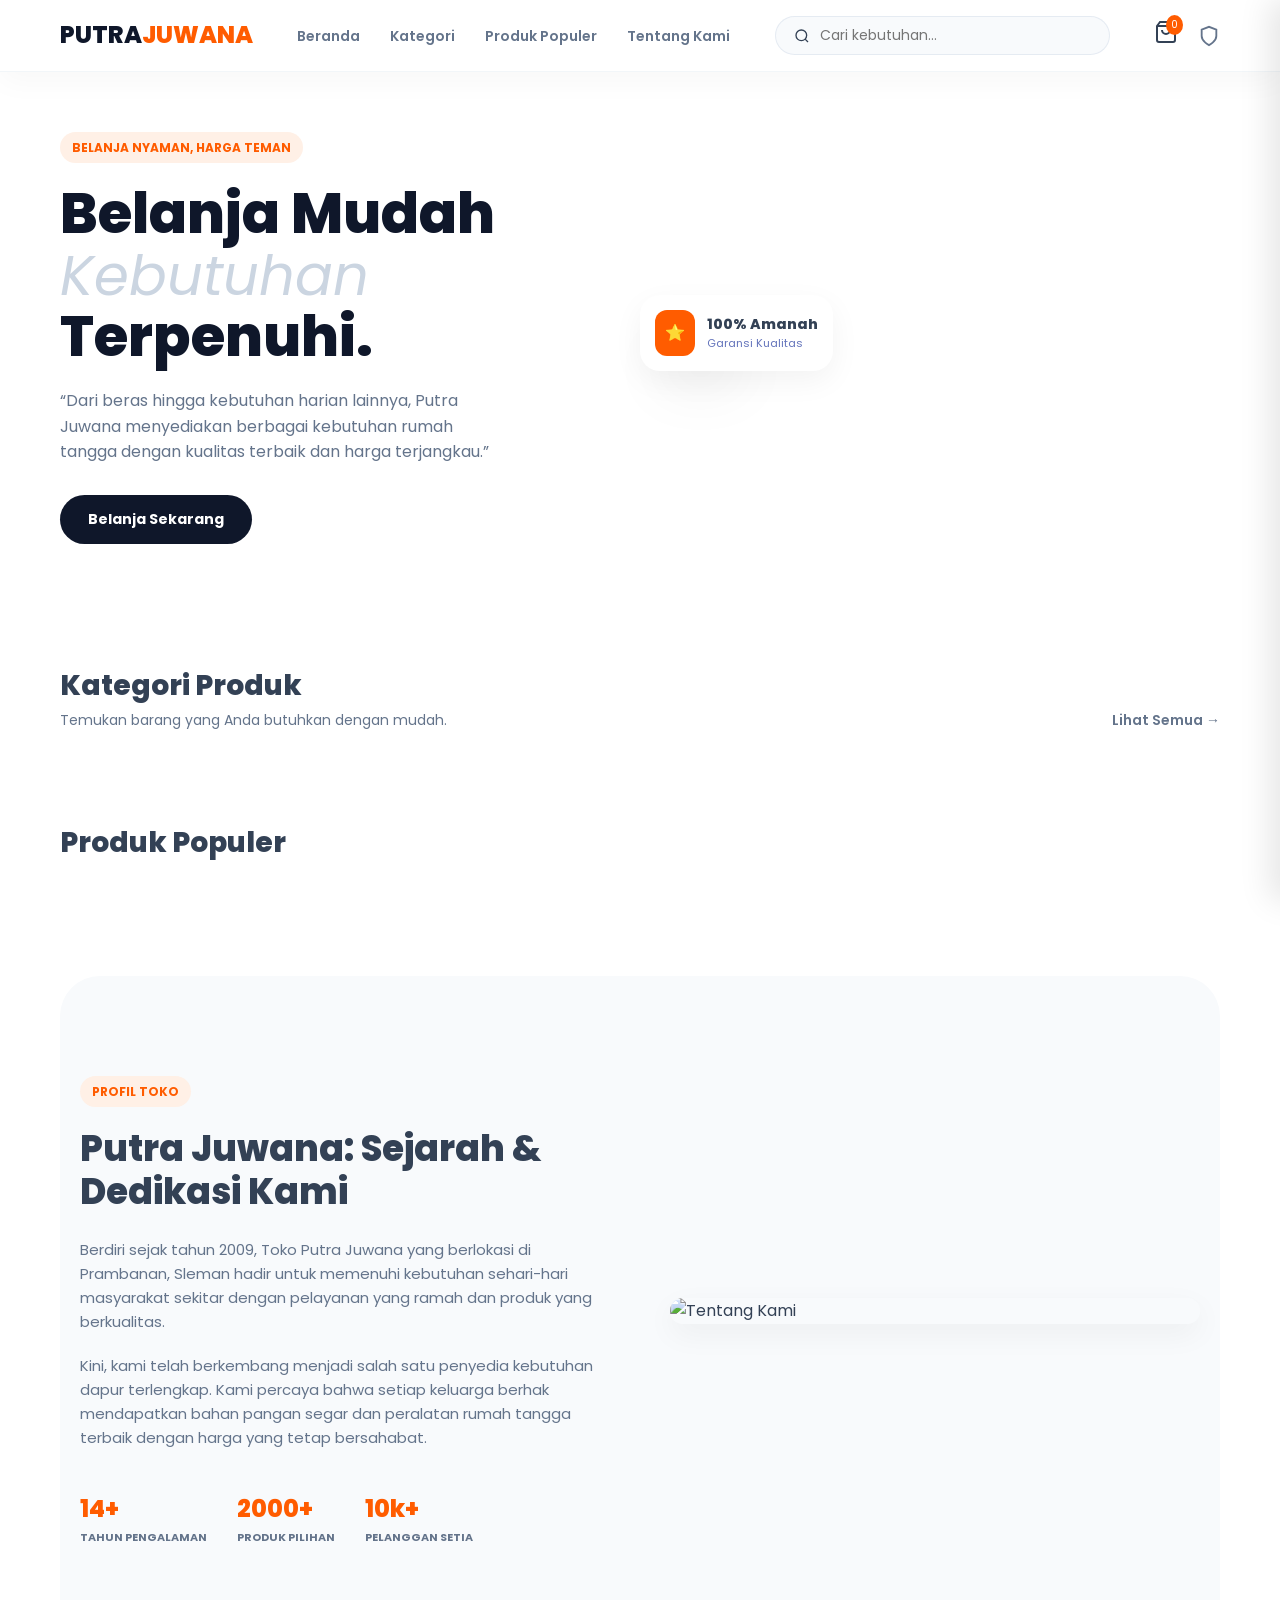
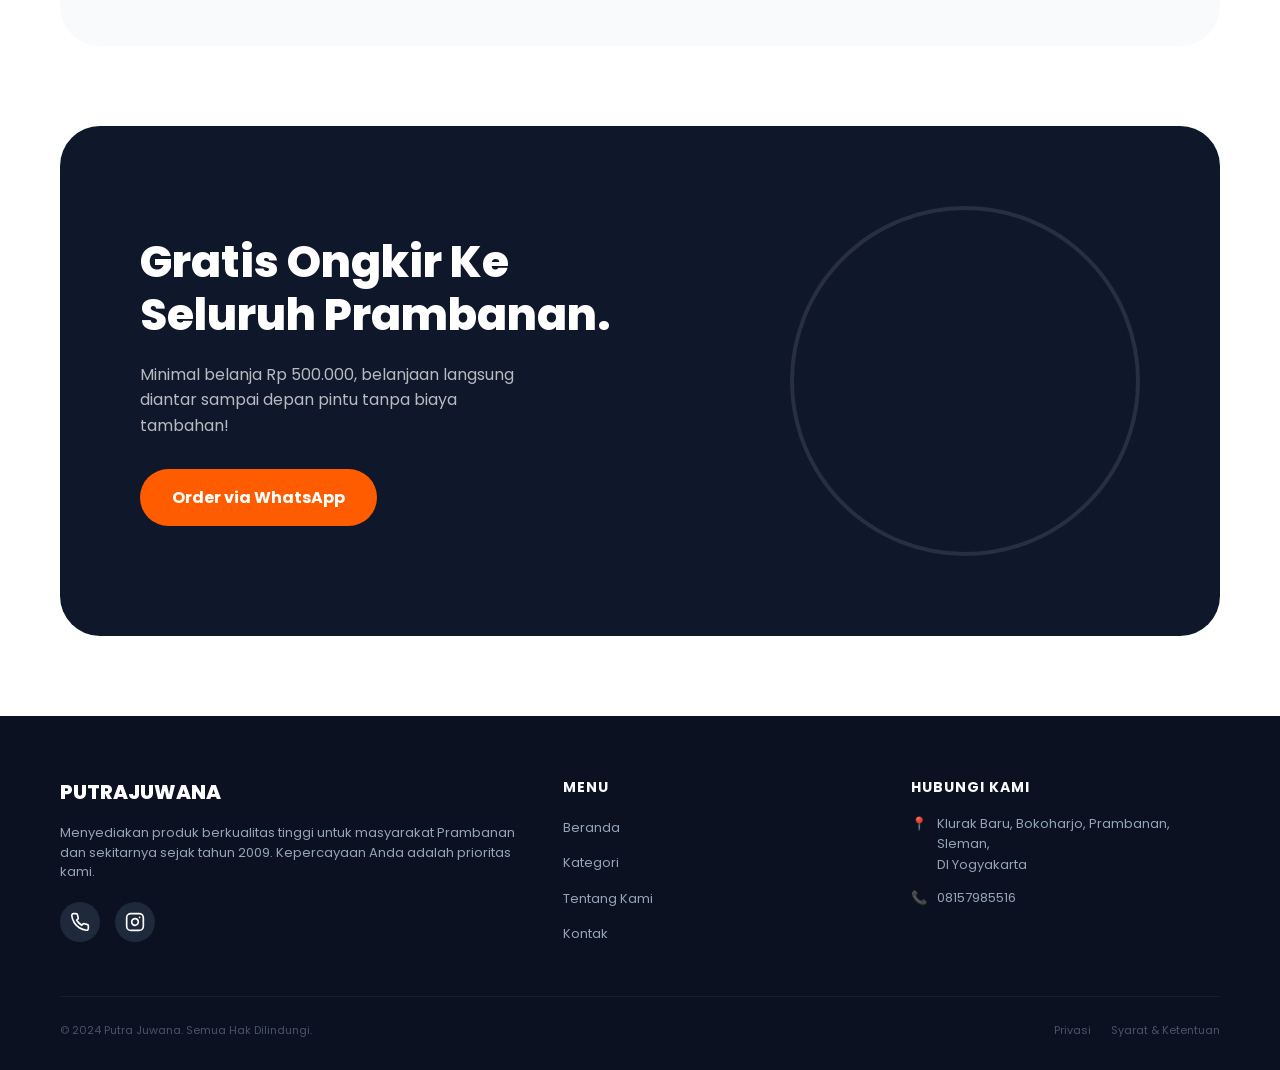
==== commit 6a53d4ae: "ubah tampilan" ====
--- a/index.html
+++ b/index.html
@@ -8,584 +8,12 @@
     <link href="https://fonts.googleapis.com/css2?family=Poppins:wght@300;400;500;600;700;800&display=swap" rel="stylesheet">
     <!-- Lucide Icons -->
     <script src="https://unpkg.com/lucide@latest"></script>
-    <style>
-        :root {
-            --primary: #FF5C00;
-            --secondary: #0F172A;
-            --text-main: #334155;
-            --text-light: #64748b;
-            --bg-body: #ffffff;
-            --bg-light: #f8fafc;
-            --white: #ffffff;
-            --shadow: 0 10px 30px rgba(0,0,0,0.05);
-            --transition: all 0.3s ease;
-        }
-
-        * {
-            margin: 0;
-            padding: 0;
-            box-sizing: border-box;
-            font-family: 'Poppins', sans-serif;
-        }
-
-        body {
-            background-color: var(--bg-body);
-            color: var(--text-main);
-            line-height: 1.6;
-        }
-
-        a { text-decoration: none; color: inherit; }
-        ul { list-style: none; }
-
-        .container {
-            max-width: 1200px;
-            margin: 0 auto;
-            padding: 0 20px;
-        }
-
-        /* --- Navbar --- */
-        nav {
-            padding: 20px 0;
-            display: flex;
-            justify-content: space-between;
-            align-items: center;
-            position: sticky;
-            top: 0;
-            background: rgba(255, 255, 255, 0.9);
-            backdrop-filter: blur(10px);
-            z-index: 1000;
-        }
-
-        .logo {
-            font-size: 24px;
-            font-weight: 800;
-            color: var(--secondary);
-            text-transform: uppercase;
-        }
-
-        .logo span { color: var(--primary); }
-
-        .nav-links {
-            display: flex;
-            gap: 30px;
-        }
-
-        .nav-links a {
-            font-size: 14px;
-            font-weight: 600;
-            color: var(--text-light);
-            transition: var(--transition);
-        }
-
-        .nav-links a:hover { color: var(--primary); }
-
-        .nav-actions {
-            display: flex;
-            align-items: center;
-            gap: 20px;
-        }
-
-        .search-box {
-            position: relative;
-            background: var(--bg-light);
-            padding: 8px 15px;
-            border-radius: 50px;
-            display: flex;
-            align-items: center;
-        }
-
-        .search-box input {
-            border: none;
-            background: transparent;
-            outline: none;
-            padding-left: 10px;
-            font-size: 14px;
-        }
-
-        /* --- Hero Section --- */
-        .hero {
-            display: grid;
-            grid-template-columns: 1fr 1fr;
-            align-items: center;
-            padding: 60px 0;
-            gap: 40px;
-        }
-
-        .badge {
-            background: #FFF0E6;
-            color: var(--primary);
-            padding: 6px 12px;
-            border-radius: 50px;
-            font-size: 12px;
-            font-weight: 700;
-            display: inline-block;
-            margin-bottom: 20px;
-        }
-
-        .hero h1 {
-            font-size: 56px;
-            font-weight: 800;
-            line-height: 1.1;
-            margin-bottom: 20px;
-            color: var(--secondary);
-        }
-
-        .hero h1 span {
-            color: #CBD5E1;
-            font-style: italic;
-            font-weight: 400;
-        }
-
-        .hero p {
-            color: var(--text-light);
-            font-size: 16px;
-            margin-bottom: 30px;
-            max-width: 450px;
-        }
-
-        .hero-btns {
-            display: flex;
-            gap: 15px;
-        }
-
-        .btn {
-            padding: 14px 28px;
-            border-radius: 50px;
-            font-weight: 700;
-            font-size: 14px;
-            transition: var(--transition);
-            cursor: pointer;
-            border: none;
-        }
-
-        .btn-primary {
-            background: var(--secondary);
-            color: white;
-        }
-
-        .btn-outline {
-            background: transparent;
-            border: 1px solid #E2E8F0;
-            color: var(--text-main);
-        }
-
-        .btn:hover { transform: translateY(-3px); opacity: 0.9; }
-
-        .hero-img {
-            position: relative;
-        }
-
-        .hero-img img {
-            width: 100%;
-            border-radius: 30px;
-            box-shadow: 0 30px 60px rgba(0,0,0,0.1);
-        }
-
-        .floating-card {
-            position: absolute;
-            bottom: -20px;
-            left: -20px;
-            background: white;
-            padding: 15px;
-            border-radius: 20px;
-            box-shadow: var(--shadow);
-            display: flex;
-            align-items: center;
-            gap: 12px;
-        }
-
-        /* --- Kategori Section --- */
-        .section-header {
-            display: flex;
-            justify-content: space-between;
-            align-items: flex-end;
-            margin-bottom: 30px;
-            margin-top: 60px;
-        }
-
-        .section-header h2 { font-size: 28px; font-weight: 800; }
-        .section-header a { color: var(--text-light); font-size: 14px; font-weight: 600; }
-
-        .category-grid {
-            display: grid;
-            grid-template-columns: repeat(4, 1fr);
-            gap: 20px;
-        }
-
-        .category-card {
-            height: 160px;
-            border-radius: 24px;
-            position: relative;
-            overflow: hidden;
-            cursor: pointer;
-            transition: var(--transition);
-            background: var(--bg-light);
-            display: flex;
-            flex-direction: column;
-            align-items: center;
-            justify-content: center;
-            border: 1px solid #E2E8F0;
-        }
-
-        .category-icon {
-            width: 50px;
-            height: 50px;
-            color: var(--primary);
-            margin-bottom: 15px;
-            transition: var(--transition);
-        }
-
-        .category-card:hover {
-            background: white;
-            border-color: var(--primary);
-            box-shadow: var(--shadow);
-            transform: translateY(-5px);
-        }
-
-        .category-card:hover .category-icon {
-            transform: scale(1.1);
-        }
-
-        .category-info {
-            text-align: center;
-        }
-
-        .category-info h3 { font-size: 16px; font-weight: 800; color: var(--secondary); }
-        .category-info p { font-size: 12px; color: var(--text-light); }
-
-        /* --- Catalog Section --- */
-        .catalog-grid {
-            display: grid;
-            grid-template-columns: repeat(4, 1fr);
-            gap: 30px;
-            margin-top: 30px;
-        }
-
-        .product-card {
-            transition: var(--transition);
-        }
-
-        .product-img {
-            background: var(--bg-light);
-            border-radius: 24px;
-            height: 200px;
-            margin-bottom: 15px;
-            overflow: hidden;
-            position: relative;
-        }
-
-        .product-img img {
-            width: 100%;
-            height: 100%;
-            object-fit: cover;
-        }
-
-        .product-card h4 { font-size: 16px; font-weight: 700; color: var(--secondary); margin-bottom: 5px; }
-        .product-card .price { color: var(--primary); font-weight: 800; font-size: 15px; }
-
-        /* --- Banner Ongkir --- */
-        .shipping-banner {
-            background: var(--secondary);
-            border-radius: 40px;
-            margin: 80px 0;
-            padding: 80px;
-            display: flex;
-            justify-content: space-between;
-            align-items: center;
-            color: white;
-            position: relative;
-            overflow: hidden;
-        }
-
-        .banner-content h2 { font-size: 44px; font-weight: 800; line-height: 1.2; margin-bottom: 20px; }
-        .banner-content p { opacity: 0.7; margin-bottom: 30px; max-width: 400px; }
-
-        .btn-whatsapp {
-            background: var(--primary);
-            color: white;
-            padding: 16px 32px;
-            border-radius: 50px;
-            font-weight: 700;
-            display: inline-block;
-        }
-
-        .banner-img-circle {
-            width: 350px;
-            height: 350px;
-            border-radius: 50%;
-            overflow: hidden;
-            border: 4px solid rgba(255,255,255,0.1);
-        }
-
-        .banner-img-circle img { width: 100%; height: 100%; object-fit: cover; }
-
-        /* --- Footer --- */
-        footer {
-            background: #0B1120;
-            padding: 60px 0 30px;
-            color: white;
-        }
-
-        .footer-grid {
-            display: grid;
-            grid-template-columns: 1.5fr 1fr 1fr;
-            gap: 40px;
-            margin-bottom: 40px;
-        }
-
-        .footer-about h2 { font-size: 20px; font-weight: 800; margin-bottom: 15px; }
-        .footer-about p { color: #94A3B8; font-size: 13px; margin-bottom: 20px; line-height: 1.5; }
-
-        .footer-links h4 { font-size: 14px; font-weight: 700; margin-bottom: 15px; text-transform: uppercase; letter-spacing: 1px; color: #F8FAFC; }
-        .footer-links ul li { margin-bottom: 10px; }
-        .footer-links ul li a { color: #94A3B8; font-size: 13px; transition: var(--transition); }
-        .footer-links ul li a:hover { color: var(--primary); padding-left: 5px; }
-
-        .contact-item { display: flex; gap: 10px; margin-bottom: 12px; color: #94A3B8; font-size: 13px; align-items: flex-start; }
-        .contact-item span:first-child { color: var(--primary); }
-
-        .copyright {
-            padding-top: 25px;
-            border-top: 1px solid rgba(255,255,255,0.05);
-            display: flex;
-            justify-content: space-between;
-            color: #475569;
-            font-size: 11px;
-        }
-
-        /* --- Responsive --- */
-        @media (max-width: 992px) {
-            .hero, .category-grid, .catalog-grid, .footer-grid { grid-template-columns: repeat(2, 1fr); }
-            .hero h1 { font-size: 42px; }
-            .shipping-banner { flex-direction: column; text-align: center; padding: 40px; }
-            .banner-img-circle { margin-top: 40px; width: 250px; height: 250px; }
-        }
-
-        @media (max-width: 600px) {
-            .nav-links { display: none; }
-            .category-grid, .catalog-grid { grid-template-columns: 1fr; }
-            .hero { grid-template-columns: 1fr; text-align: center; }
-            .hero p { margin: 0 auto 30px; }
-            .hero-btns { justify-content: center; }
-            .footer-grid { grid-template-columns: 1fr; gap: 40px; }
-        }
-
-        .filter-active {
-            color: var(--primary) !important;
-            border-bottom: 2px solid var(--primary);
-        }
-
-        /* --- Cart Drawer --- */
-        .cart-drawer {
-            position: fixed;
-            top: 0;
-            right: -400px;
-            width: 400px;
-            height: 100vh;
-            background: white;
-            box-shadow: -10px 0 30px rgba(0,0,0,0.1);
-            z-index: 2000;
-            transition: right 0.3s cubic-bezier(0.16, 1, 0.3, 1);
-            display: flex;
-            flex-direction: column;
-        }
-
-        .cart-drawer.open {
-            right: 0;
-        }
-
-        .cart-backdrop {
-            position: fixed;
-            inset: 0;
-            background: rgba(15, 23, 42, 0.4);
-            backdrop-filter: blur(4px);
-            z-index: 1999;
-            opacity: 0;
-            pointer-events: none;
-            transition: opacity 0.3s ease;
-        }
-
-        .cart-backdrop.show {
-            opacity: 1;
-            pointer-events: auto;
-        }
-
-        .cart-header {
-            padding: 24px;
-            border-bottom: 1px solid #F1F5F9;
-            display: flex;
-            justify-content: space-between;
-            align-items: center;
-        }
-
-        .cart-header h3 {
-            font-size: 18px;
-            font-weight: 800;
-            color: var(--secondary);
-        }
-
-        .close-cart-btn {
-            background: none;
-            border: none;
-            cursor: pointer;
-            color: var(--text-light);
-            transition: var(--transition);
-        }
-
-        .close-cart-btn:hover {
-            color: var(--primary);
-        }
-
-        .cart-body {
-            flex: 1;
-            overflow-y: auto;
-            padding: 16px 24px;
-            display: flex;
-            flex-direction: column;
-            gap: 16px;
-        }
-
-        .cart-empty-state {
-            display: flex;
-            flex-direction: column;
-            align-items: center;
-            justify-content: center;
-            height: 100%;
-            color: var(--text-light);
-            text-align: center;
-            padding: 40px 0;
-        }
-
-        .cart-item {
-            display: flex;
-            gap: 16px;
-            padding-bottom: 16px;
-            border-bottom: 1px solid #F1F5F9;
-            align-items: center;
-        }
-
-        .cart-item img {
-            width: 60px;
-            height: 60px;
-            border-radius: 12px;
-            object-fit: cover;
-            background: var(--bg-light);
-        }
-
-        .cart-item-detail {
-            flex: 1;
-        }
-
-        .cart-item-detail h4 {
-            font-size: 14px;
-            font-weight: 700;
-            color: var(--secondary);
-            margin-bottom: 4px;
-        }
-
-        .cart-item-detail .price {
-            color: var(--primary);
-            font-weight: 800;
-            font-size: 13px;
-        }
-
-        .cart-quantity-controls {
-            display: flex;
-            align-items: center;
-            gap: 10px;
-            margin-top: 8px;
-        }
-
-        .qty-btn {
-            width: 24px;
-            height: 24px;
-            border-radius: 6px;
-            border: 1px solid #E2E8F0;
-            background: white;
-            display: flex;
-            align-items: center;
-            justify-content: center;
-            font-weight: 700;
-            font-size: 14px;
-            cursor: pointer;
-            transition: var(--transition);
-        }
-
-        .qty-btn:hover {
-            border-color: var(--primary);
-            color: var(--primary);
-        }
-
-        .cart-item-remove {
-            background: none;
-            border: none;
-            cursor: pointer;
-            color: #EF4444;
-            transition: var(--transition);
-            padding: 4px;
-        }
-
-        .cart-item-remove:hover {
-            transform: scale(1.1);
-        }
-
-        .cart-footer {
-            padding: 24px;
-            border-top: 1px solid #F1F5F9;
-            background: #F8FAFC;
-        }
-
-        .cart-summary-row {
-            display: flex;
-            justify-content: space-between;
-            margin-bottom: 20px;
-            font-weight: 700;
-        }
-
-        .cart-summary-row span:first-child {
-            color: var(--text-light);
-            font-size: 14px;
-        }
-
-        .cart-summary-row span:last-child {
-            color: var(--secondary);
-            font-size: 18px;
-            font-weight: 800;
-        }
-
-        .btn-checkout {
-            display: flex;
-            justify-content: center;
-            align-items: center;
-            gap: 8px;
-            width: 100%;
-            background: #25D366;
-            color: white;
-            padding: 14px;
-            border-radius: 50px;
-            font-weight: 700;
-            cursor: pointer;
-            border: none;
-            transition: var(--transition);
-        }
-
-        .btn-checkout:hover {
-            transform: translateY(-2px);
-            box-shadow: 0 10px 15px rgba(37, 211, 102, 0.2);
-        }
-
-        @media (max-width: 480px) {
-            .cart-drawer {
-                width: 100%;
-                right: -100%;
-            }
-        }
-    </style>
+    <link rel="stylesheet" href="index.css">
 </head>
 <body>
 
-    <div class="container">
-        <nav>
+    <nav>
+        <div class="container nav-container">
             <div class="logo">PUTRA<span>JUWANA</span></div>
             <ul class="nav-links">
                 <li><a href="#" onclick="filterByCategory('Semua')">Beranda</a></li>
@@ -593,20 +21,23 @@
                 <li><a href="#produk">Produk Populer</a></li>
                 <li><a href="#tentang-kami">Tentang Kami</a></li>
             </ul>
+            <div class="search-box">
+                <svg width="16" height="16" viewBox="0 0 24 24" fill="none" stroke="currentColor" stroke-width="2"><circle cx="11" cy="11" r="8"></circle><line x1="21" y1="21" x2="16.65" y2="16.65"></line></svg>
+                <input type="text" id="searchInput" placeholder="Cari kebutuhan..." onkeydown="if(event.key === 'Enter') searchProducts()">
+            </div>
             <div class="nav-actions">
-                <div class="search-box">
-                    <svg width="16" height="16" viewBox="0 0 24 24" fill="none" stroke="currentColor" stroke-width="2"><circle cx="11" cy="11" r="8"></circle><line x1="21" y1="21" x2="16.65" y2="16.65"></line></svg>
-                    <input type="text" id="searchInput" placeholder="Cari kebutuhan..." onkeydown="if(event.key === 'Enter') searchProducts()">
-                </div>
-                <div style="position:relative; cursor:pointer" title="Keranjang" onclick="toggleCartDrawer()">
+                <div class="cart-trigger" style="position:relative; cursor:pointer" title="Keranjang" onclick="toggleCartDrawer()">
                     <svg width="24" height="24" viewBox="0 0 24 24" fill="none" stroke="currentColor" stroke-width="2"><path d="M6 2L3 6v14a2 2 0 0 0 2 2h14a2 2 0 0 0 2-2V6l-3-4Z"></path><line x1="3" y1="6" x2="21" y2="6"></line><path d="M16 10a4 4 0 0 1-8 0"></path></svg>
                     <span id="cartBadge" style="position:absolute; top:-5px; right:-5px; background:var(--primary); color:white; font-size:10px; padding:2px 5px; border-radius:50%">0</span>
                 </div>
-                <a href="login.html" title="Dashboard Admin" style="color: #64748B; transition: 0.3s;" onmouseover="this.style.color='#FF5C00'" onmouseout="this.style.color='#64748B'">
-                    <svg width="20" height="20" viewBox="0 0 24 24" fill="none" stroke="currentColor" stroke-width="2"><path d="M12 22s8-4 8-10V5l-8-3-8 3v7c0 6 8 10 8 10z"></path></svg>
+                <a href="login.html" title="Dashboard Admin" class="admin-login-btn" style="color: #64748B; transition: 0.3s; display: flex; align-items: center;" onmouseover="this.style.color='#FF5C00'" onmouseout="this.style.color='#64748B'">
+                    <svg width="22" height="22" viewBox="0 0 24 24" fill="none" stroke="currentColor" stroke-width="2"><path d="M12 22s8-4 8-10V5l-8-3-8 3v7c0 6 8 10 8 10z"></path></svg>
                 </a>
             </div>
-        </nav>
+        </div>
+    </nav>
+
+    <div class="container">
 
         <!-- Hero -->
         <section class="hero">
@@ -619,7 +50,7 @@
                 </div>
             </div>
             <div class="hero-img">
-                <img src="https://images.unsplash.com/photo-1542838132-92c53300491e?auto=format&fit=crop&q=80&w=800" alt="Grocery">
+                <img src="https://images.unsplash.com/photo-1610348725531-843dff563e2c?auto=format&fit=crop&q=80&w=800" alt="Grocery">
                 <div class="floating-card">
                     <div style="background:var(--primary); color:white; padding:10px; border-radius:12px">⭐</div>
                     <div>
@@ -692,7 +123,7 @@
                     </div>
                 </div>
                 <div style="border-radius: 30px; overflow: hidden; box-shadow: var(--shadow);">
-                    <img src="https://images.unsplash.com/photo-1578916171728-46686eac8d58?auto=format&fit=crop&q=80&w=800" alt="Tentang Kami" style="width: 100%; display: block;">
+                    <img src="https://images.unsplash.com/photo-1511140973288-19bf21d7e771?auto=format&fit=crop&q=80&w=800" alt="Tentang Kami" style="width: 100%; display: block;">
                 </div>
             </div>
         </section>
@@ -705,7 +136,7 @@
                 <a href="#" class="btn-whatsapp" onclick="orderWhatsApp('Informasi Ongkir', '0')">Order via WhatsApp</a>
             </div>
             <div class="banner-img-circle">
-                <img src="https://images.unsplash.com/photo-1583258292688-d0213dc5a3a8?auto=format&fit=crop&q=80&w=600" alt="Market">
+                <img src="https://images.unsplash.com/photo-1586528116311-ad8dd3c8310d?auto=format&fit=crop&q=80&w=600" alt="Market">
             </div>
         </section>
     </div>
@@ -716,9 +147,13 @@
                 <div class="footer-about">
                     <h2>PUTRA<span>JUWANA</span></h2>
                     <p>Menyediakan produk berkualitas tinggi untuk masyarakat Prambanan dan sekitarnya sejak tahun 2009. Kepercayaan Anda adalah prioritas kami.</p>
-                    <div style="display:flex; gap:15px">
-                        <div style="width:40px; height:40px; background:#1E293B; border-radius:50%"></div>
-                        <div style="width:40px; height:40px; background:#1E293B; border-radius:50%"></div>
+                    <div style="display:flex; gap:15px; margin-top: 15px;">
+                        <a href="https://wa.me/628157985516" target="_blank" style="width:40px; height:40px; background:#1E293B; border-radius:50%; display:flex; align-items:center; justify-content:center; color:white; transition: 0.3s;" onmouseover="this.style.background='#FF5C00'" onmouseout="this.style.background='#1E293B'" title="Hubungi WhatsApp">
+                            <svg width="20" height="20" viewBox="0 0 24 24" fill="none" stroke="currentColor" stroke-width="2"><path d="M22 16.92v3a2 2 0 0 1-2.18 2 19.79 19.79 0 0 1-8.63-3.07 19.5 19.5 0 0 1-6-6 19.79 19.79 0 0 1-3.07-8.67A2 2 0 0 1 4.11 2h3a2 2 0 0 1 2 1.72 12.84 12.84 0 0 0 .7 2.81 2 2 0 0 1-.45 2.11L8.09 9.91a16 16 0 0 0 6 6l1.27-1.27a2 2 0 0 1 2.11-.45 12.84 12.84 0 0 0 2.81.7A2 2 0 0 1 22 16.92z"></path></svg>
+                        </a>
+                        <a href="https://instagram.com" target="_blank" style="width:40px; height:40px; background:#1E293B; border-radius:50%; display:flex; align-items:center; justify-content:center; color:white; transition: 0.3s;" onmouseover="this.style.background='#FF5C00'" onmouseout="this.style.background='#1E293B'" title="Kunjungi Instagram">
+                            <svg width="20" height="20" viewBox="0 0 24 24" fill="none" stroke="currentColor" stroke-width="2" stroke-linecap="round" stroke-linejoin="round"><rect x="2" y="2" width="20" height="20" rx="5" ry="5"></rect><path d="M16 11.37A4 4 0 1 1 12.63 8 4 4 0 0 1 16 11.37z"></path><line x1="17.5" y1="6.5" x2="17.51" y2="6.5"></line></svg>
+                        </a>
                     </div>
                 </div>
                 <div class="footer-links">
@@ -751,6 +186,31 @@
             </div>
         </div>
     </footer>
+
+    <!-- Mobile Bottom Navigation (Visible on Smartphone) -->
+    <div class="mobile-bottom-nav">
+        <a class="mobile-nav-item active" onclick="handleMobileNav(this, 'beranda')">
+            <i data-lucide="home"></i>
+            <span>Beranda</span>
+        </a>
+        <a class="mobile-nav-item" onclick="handleMobileNav(this, 'kategori')">
+            <i data-lucide="grid"></i>
+            <span>Kategori</span>
+        </a>
+        <a class="mobile-nav-item" onclick="handleMobileNav(this, 'cart')">
+            <i data-lucide="shopping-cart"></i>
+            <span>Keranjang</span>
+            <span class="mobile-cart-badge" id="mobileCartBadge" style="display: none;">0</span>
+        </a>
+        <a class="mobile-nav-item" onclick="handleMobileNav(this, 'tentang-kami')">
+            <i data-lucide="info"></i>
+            <span>Tentang</span>
+        </a>
+        <a href="login.html" class="mobile-nav-item">
+            <i data-lucide="shield"></i>
+            <span>Admin</span>
+        </a>
+    </div>
 
     <!-- Cart Backdrop & Drawer -->
     <div class="cart-backdrop" id="cartBackdrop" onclick="toggleCartDrawer()"></div>
@@ -784,14 +244,14 @@
 
     <script>
         const defaultProducts = [
-            { id: 1, name: "Beras Premium 5kg", price: "75.000", cat: "Sembako", stock: 5, img: "img/a.jpg" },
-            { id: 2, name: "Minyak Goreng 2L", price: "34.000", cat: "Sembako", stock: 4, img: "img/a.jpg" },
-            { id: 3, name: "Telur Ayam 1kg", price: "28.000", cat: "Sembako", stock: 10, img: "https://images.unsplash.com/photo-1516734212186-a967f81ad0d7?w=400" },
-            { id: 4, name: "Kopi Giling Juwana", price: "45.000", cat: "Minuman", stock: 12, img: "https://images.unsplash.com/photo-1559056199-641a0ac8b55e?w=400" },
-            { id: 5, name: "Sayur Bayam Segar", price: "3.500", cat: "Sayuran", stock: 30, img: "https://images.unsplash.com/photo-1576045057995-568f588f82fb?w=400" },
-            { id: 6, name: "Sabun Cuci Piring", price: "15.000", cat: "Kebersihan", stock: 45, img: "https://images.unsplash.com/photo-1603507964919-4cb503348633?w=400" },
-            { id: 7, name: "Biskuit Gandum", price: "12.000", cat: "Makanan", stock: 5, img: "https://images.unsplash.com/photo-1558961363-fa4fb79697ed?w=400" },
-            { id: 8, name: "Susu Kotak 1L", price: "18.500", cat: "Minuman", stock: 9, img: "https://images.unsplash.com/photo-1563636619-e91082a11952?w=400" }
+            { id: 1, name: "Beras Premium 5kg", price: "75.000", cat: "Sembako", stock: 5, img: "https://images.unsplash.com/photo-1536304997881-a372c179924b?auto=format&fit=crop&q=80&w=400" },
+            { id: 2, name: "Minyak Goreng 2L", price: "34.000", cat: "Sembako", stock: 4, img: "https://images.unsplash.com/photo-1620706857370-e1b9770e8bb1?auto=format&fit=crop&q=80&w=400" },
+            { id: 3, name: "Telur Ayam 1kg", price: "28.000", cat: "Sembako", stock: 10, img: "https://images.unsplash.com/photo-1506976785307-8732e854ad03?auto=format&fit=crop&q=80&w=400" },
+            { id: 4, name: "Kopi Giling Juwana", price: "45.000", cat: "Minuman", stock: 12, img: "https://images.unsplash.com/photo-1514432324607-a09d9b4aefdd?auto=format&fit=crop&q=80&w=400" },
+            { id: 5, name: "Sayur Bayam Segar", price: "3.500", cat: "Sayuran", stock: 30, img: "https://images.unsplash.com/photo-1576045057995-568f588f82fb?auto=format&fit=crop&q=80&w=400" },
+            { id: 6, name: "Sabun Cuci Piring", price: "15.000", cat: "Kebersihan", stock: 45, img: "https://images.unsplash.com/photo-1563453392212-326f5e854473?auto=format&fit=crop&q=80&w=400" },
+            { id: 7, name: "Biskuit Gandum", price: "12.000", cat: "Makanan", stock: 5, img: "https://images.unsplash.com/photo-1590080875515-8a3a8dc5735e?auto=format&fit=crop&q=80&w=400" },
+            { id: 8, name: "Susu Kotak 1L", price: "18.500", cat: "Minuman", stock: 9, img: "https://images.unsplash.com/photo-1550583724-b2692b85b150?auto=format&fit=crop&q=80&w=400" }
         ];
 
         const defaultCategories = [
@@ -803,8 +263,8 @@
         ];
 
         const defaultPromotions = [
-            { id: 1, title: "Beras Premium Hemat", desc: "Belanja Beras Sleman Premium diskon akhir pekan, buruan borong!", discount: "Diskon 10%", img: "https://images.unsplash.com/photo-1586201375761-83865001e31c?w=400" },
-            { id: 2, title: "Minyak Goreng Murah", desc: "Minyak goreng merk pilihan dengan harga super miring khusus pelanggan setia.", discount: "Hemat Rp 5.000", img: "https://images.unsplash.com/photo-1474979266404-7eaacbcd87c5?w=400" }
+            { id: 1, title: "Beras Premium Hemat", desc: "Belanja Beras Sleman Premium diskon akhir pekan, buruan borong!", discount: "Diskon 10%", img: "https://images.unsplash.com/photo-1536304997881-a372c179924b?auto=format&fit=crop&q=80&w=400" },
+            { id: 2, title: "Minyak Goreng Murah", desc: "Minyak goreng merk pilihan dengan harga super miring khusus pelanggan setia.", discount: "Hemat Rp 5.000", img: "https://images.unsplash.com/photo-1620706857370-e1b9770e8bb1?auto=format&fit=crop&q=80&w=400" }
         ];
 
         // Setup direct in-memory copy (no localStorage persistence, ensuring complete reset on reload)
@@ -826,6 +286,36 @@
             const badge = document.getElementById('cartBadge');
             if (badge) {
                 badge.innerText = totalCount;
+            }
+            const mobileBadge = document.getElementById('mobileCartBadge');
+            if (mobileBadge) {
+                mobileBadge.innerText = totalCount;
+                if (totalCount > 0) {
+                    mobileBadge.style.display = 'block';
+                } else {
+                    mobileBadge.style.display = 'none';
+                }
+            }
+        }
+
+        function handleMobileNav(element, targetId) {
+            document.querySelectorAll('.mobile-nav-item').forEach(item => {
+                item.classList.remove('active');
+            });
+            if (element) {
+                element.classList.add('active');
+            }
+
+            if (targetId === 'cart') {
+                toggleCartDrawer();
+            } else if (targetId === 'beranda') {
+                window.scrollTo({ top: 0, behavior: 'smooth' });
+                filterByCategory('Semua');
+            } else {
+                const section = document.getElementById(targetId);
+                if (section) {
+                    section.scrollIntoView({ behavior: 'smooth', block: 'start' });
+                }
             }
         }
 
--- a/index.css
+++ b/index.css
@@ -0,0 +1,956 @@
+/* ==========================================================================
+   GLOBAL VARIABLES & RESET
+   ========================================================================== */
+:root {
+    --primary: #FF5C00;
+    --secondary: #0F172A;
+    --text-main: #334155;
+    --text-light: #64748b;
+    --bg-body: #ffffff;
+    --bg-light: #f8fafc;
+    --white: #ffffff;
+    --shadow: 0 10px 30px rgba(0,0,0,0.05);
+    --transition: all 0.3s ease;
+    --bg: #F1F5F9;
+    --text: #1E293B;
+}
+
+* {
+    margin: 0;
+    padding: 0;
+    box-sizing: border-box;
+    font-family: 'Poppins', sans-serif;
+}
+
+a { text-decoration: none; color: inherit; }
+ul { list-style: none; }
+
+.container {
+    max-width: 1200px;
+    margin: 0 auto;
+    padding: 0 20px;
+}
+
+
+/* ==========================================================================
+   HALAMAN PEMBELI (INDEX.HTML / LANDING PAGE)
+   ========================================================================== */
+body:not(.login-body):not(.admin-body) {
+    background-color: var(--bg-body);
+    color: var(--text-main);
+    line-height: 1.6;
+}
+
+/* --- Navbar --- */
+nav {
+    position: sticky;
+    top: 0;
+    background: rgba(255, 255, 255, 0.96);
+    backdrop-filter: blur(16px);
+    -webkit-backdrop-filter: blur(16px);
+    z-index: 1000;
+    width: 100%;
+    border-bottom: 1px solid rgba(241, 245, 249, 0.9);
+    box-shadow: 0 10px 30px rgba(15, 23, 42, 0.03);
+}
+
+.nav-container {
+    display: flex;
+    justify-content: space-between;
+    align-items: center;
+    padding: 16px 20px !important;
+}
+
+.logo {
+    font-size: 24px;
+    font-weight: 800;
+    color: var(--secondary);
+    text-transform: uppercase;
+}
+
+.logo span { color: var(--primary); }
+
+.nav-links {
+    display: flex;
+    gap: 30px;
+}
+
+.nav-links a {
+    font-size: 14px;
+    font-weight: 600;
+    color: var(--text-light);
+    transition: var(--transition);
+}
+
+.nav-links a:hover { color: var(--primary); }
+
+.nav-actions {
+    display: flex;
+    align-items: center;
+    gap: 20px;
+}
+
+.search-box {
+    position: relative;
+    background: var(--bg-light);
+    padding: 8px 18px;
+    border-radius: 50px;
+    display: flex;
+    align-items: center;
+    border: 1px solid rgba(226, 232, 240, 0.8);
+    transition: var(--transition);
+}
+
+.search-box:focus-within {
+    border-color: var(--primary);
+    background: white;
+    box-shadow: 0 0 0 4px rgba(255, 92, 0, 0.1);
+}
+
+.search-box input {
+    border: none;
+    background: transparent;
+    outline: none;
+    padding-left: 10px;
+    font-size: 14px;
+    color: var(--secondary);
+}
+
+/* --- Hero Section --- */
+.hero {
+    display: grid;
+    grid-template-columns: 1fr 1fr;
+    align-items: center;
+    padding: 60px 0;
+    gap: 40px;
+}
+
+.badge {
+    background: #FFF0E6;
+    color: var(--primary);
+    padding: 6px 12px;
+    border-radius: 50px;
+    font-size: 12px;
+    font-weight: 700;
+    display: inline-block;
+    margin-bottom: 20px;
+}
+
+.hero h1 {
+    font-size: 56px;
+    font-weight: 800;
+    line-height: 1.1;
+    margin-bottom: 20px;
+    color: var(--secondary);
+}
+
+.hero h1 span {
+    color: #CBD5E1;
+    font-style: italic;
+    font-weight: 400;
+}
+
+.hero p {
+    color: var(--text-light);
+    font-size: 16px;
+    margin-bottom: 30px;
+    max-width: 450px;
+}
+
+.hero-btns {
+    display: flex;
+    gap: 15px;
+}
+
+.btn {
+    padding: 14px 28px;
+    border-radius: 50px;
+    font-weight: 700;
+    font-size: 14px;
+    transition: var(--transition);
+    cursor: pointer;
+    border: none;
+}
+
+.btn-primary {
+    background: var(--secondary);
+    color: white;
+}
+
+.btn-outline {
+    background: transparent;
+    border: 1px solid #E2E8F0;
+    color: var(--text-main);
+}
+
+.btn:hover { transform: translateY(-3px); opacity: 0.9; }
+
+.hero-img {
+    position: relative;
+}
+
+.hero-img img {
+    width: 100%;
+    border-radius: 30px;
+    box-shadow: 0 30px 60px rgba(0,0,0,0.1);
+}
+
+.floating-card {
+    position: absolute;
+    bottom: -20px;
+    left: -20px;
+    background: white;
+    padding: 15px;
+    border-radius: 20px;
+    box-shadow: var(--shadow);
+    display: flex;
+    align-items: center;
+    gap: 12px;
+}
+
+/* --- Kategori Section --- */
+.section-header {
+    display: flex;
+    justify-content: space-between;
+    align-items: flex-end;
+    margin-bottom: 30px;
+    margin-top: 60px;
+}
+
+.section-header h2 { font-size: 28px; font-weight: 800; }
+.section-header a { color: var(--text-light); font-size: 14px; font-weight: 600; }
+
+.category-grid {
+    display: grid;
+    grid-template-columns: repeat(4, 1fr);
+    gap: 20px;
+}
+
+.category-card {
+    height: 160px;
+    border-radius: 24px;
+    position: relative;
+    overflow: hidden;
+    cursor: pointer;
+    transition: var(--transition);
+    background: var(--bg-light);
+    display: flex;
+    flex-direction: column;
+    align-items: center;
+    justify-content: center;
+    border: 1px solid #E2E8F0;
+}
+
+.category-icon {
+    width: 50px;
+    height: 50px;
+    color: var(--primary);
+    margin-bottom: 15px;
+    transition: var(--transition);
+}
+
+.category-card:hover {
+    background: white;
+    border-color: var(--primary);
+    box-shadow: var(--shadow);
+    transform: translateY(-5px);
+}
+
+.category-card:hover .category-icon {
+    transform: scale(1.1);
+}
+
+.category-info {
+    text-align: center;
+}
+
+.category-info h3 { font-size: 16px; font-weight: 800; color: var(--secondary); }
+.category-info p { font-size: 12px; color: var(--text-light); }
+
+/* --- Catalog Section --- */
+.catalog-grid {
+    display: grid;
+    grid-template-columns: repeat(4, 1fr);
+    gap: 30px;
+    margin-top: 30px;
+}
+
+.product-card {
+    transition: var(--transition);
+}
+
+.product-img {
+    background: var(--bg-light);
+    border-radius: 24px;
+    height: 200px;
+    margin-bottom: 15px;
+    overflow: hidden;
+    position: relative;
+}
+
+.product-img img {
+    width: 100%;
+    height: 100%;
+    object-fit: cover;
+}
+
+.product-card h4 { font-size: 16px; font-weight: 700; color: var(--secondary); margin-bottom: 5px; }
+.product-card .price { color: var(--primary); font-weight: 800; font-size: 15px; }
+
+/* --- Banner Ongkir --- */
+.shipping-banner {
+    background: var(--secondary);
+    border-radius: 40px;
+    margin: 80px 0;
+    padding: 80px;
+    display: flex;
+    justify-content: space-between;
+    align-items: center;
+    color: white;
+    position: relative;
+    overflow: hidden;
+}
+
+.banner-content h2 { font-size: 44px; font-weight: 800; line-height: 1.2; margin-bottom: 20px; }
+.banner-content p { opacity: 0.7; margin-bottom: 30px; max-width: 400px; }
+
+.btn-whatsapp {
+    background: var(--primary);
+    color: white;
+    padding: 16px 32px;
+    border-radius: 50px;
+    font-weight: 700;
+    display: inline-block;
+}
+
+.banner-img-circle {
+    width: 350px;
+    height: 350px;
+    border-radius: 50%;
+    overflow: hidden;
+    border: 4px solid rgba(255,255,255,0.1);
+}
+
+.banner-img-circle img { width: 100%; height: 100%; object-fit: cover; }
+
+/* --- Footer --- */
+footer {
+    background: #0B1120;
+    padding: 60px 0 30px;
+    color: white;
+}
+
+.footer-grid {
+    display: grid;
+    grid-template-columns: 1.5fr 1fr 1fr;
+    gap: 40px;
+    margin-bottom: 40px;
+}
+
+.footer-about h2 { font-size: 20px; font-weight: 800; margin-bottom: 15px; }
+.footer-about p { color: #94A3B8; font-size: 13px; margin-bottom: 20px; line-height: 1.5; }
+
+.footer-links h4 { font-size: 14px; font-weight: 700; margin-bottom: 15px; text-transform: uppercase; letter-spacing: 1px; color: #F8FAFC; }
+.footer-links ul li { margin-bottom: 10px; }
+.footer-links ul li a { color: #94A3B8; font-size: 13px; transition: var(--transition); }
+.footer-links ul li a:hover { color: var(--primary); padding-left: 5px; }
+
+.contact-item { display: flex; gap: 10px; margin-bottom: 12px; color: #94A3B8; font-size: 13px; align-items: flex-start; }
+.contact-item span:first-child { color: var(--primary); }
+
+.copyright {
+    padding-top: 25px;
+    border-top: 1px solid rgba(255,255,255,0.05);
+    display: flex;
+    justify-content: space-between;
+    color: #475569;
+    font-size: 11px;
+}
+
+
+/* ==========================================================================
+   CART DRAWER & BACKDROP
+   ========================================================================== */
+.cart-drawer {
+    position: fixed;
+    top: 0;
+    right: -400px;
+    width: 400px;
+    height: 100vh;
+    background: white;
+    box-shadow: -10px 0 30px rgba(0,0,0,0.1);
+    z-index: 2000;
+    transition: right 0.3s cubic-bezier(0.16, 1, 0.3, 1);
+    display: flex;
+    flex-direction: column;
+}
+
+.cart-drawer.open {
+    right: 0;
+}
+
+.cart-backdrop {
+    position: fixed;
+    inset: 0;
+    background: rgba(15, 23, 42, 0.4);
+    backdrop-filter: blur(4px);
+    z-index: 1999;
+    opacity: 0;
+    pointer-events: none;
+    transition: opacity 0.3s ease;
+}
+
+.cart-backdrop.show {
+    opacity: 1;
+    pointer-events: auto;
+}
+
+.cart-header {
+    padding: 24px;
+    border-bottom: 1px solid #F1F5F9;
+    display: flex;
+    justify-content: space-between;
+    align-items: center;
+}
+
+.cart-header h3 {
+    font-size: 18px;
+    font-weight: 800;
+    color: var(--secondary);
+}
+
+.close-cart-btn {
+    background: none;
+    border: none;
+    cursor: pointer;
+    color: var(--text-light);
+    transition: var(--transition);
+}
+
+.close-cart-btn:hover {
+    color: var(--primary);
+}
+
+.cart-body {
+    flex: 1;
+    overflow-y: auto;
+    padding: 16px 24px;
+    display: flex;
+    flex-direction: column;
+    gap: 16px;
+}
+
+.cart-empty-state {
+    display: flex;
+    flex-direction: column;
+    align-items: center;
+    justify-content: center;
+    height: 100%;
+    color: var(--text-light);
+    text-align: center;
+    padding: 40px 0;
+}
+
+.cart-item {
+    display: flex;
+    gap: 16px;
+    padding-bottom: 16px;
+    border-bottom: 1px solid #F1F5F9;
+    align-items: center;
+}
+
+.cart-item img {
+    width: 60px;
+    height: 60px;
+    border-radius: 12px;
+    object-fit: cover;
+    background: var(--bg-light);
+}
+
+.cart-item-detail {
+    flex: 1;
+}
+
+.cart-item-detail h4 {
+    font-size: 14px;
+    font-weight: 700;
+    color: var(--secondary);
+    margin-bottom: 4px;
+}
+
+.cart-item-detail .price {
+    color: var(--primary);
+    font-weight: 800;
+    font-size: 13px;
+}
+
+.cart-quantity-controls {
+    display: flex;
+    align-items: center;
+    gap: 10px;
+    margin-top: 8px;
+}
+
+.qty-btn {
+    width: 24px;
+    height: 24px;
+    border-radius: 6px;
+    border: 1px solid #E2E8F0;
+    background: white;
+    display: flex;
+    align-items: center;
+    justify-content: center;
+    font-weight: 700;
+    font-size: 14px;
+    cursor: pointer;
+    transition: var(--transition);
+}
+
+.qty-btn:hover {
+    border-color: var(--primary);
+    color: var(--primary);
+}
+
+.cart-item-remove {
+    background: none;
+    border: none;
+    cursor: pointer;
+    color: #EF4444;
+    transition: var(--transition);
+    padding: 4px;
+}
+
+.cart-item-remove:hover {
+    transform: scale(1.1);
+}
+
+.cart-footer {
+    padding: 24px;
+    border-top: 1px solid #F1F5F9;
+    background: #F8FAFC;
+}
+
+.cart-summary-row {
+    display: flex;
+    justify-content: space-between;
+    margin-bottom: 20px;
+    font-weight: 700;
+}
+
+.cart-summary-row span:first-child {
+    color: var(--text-light);
+    font-size: 14px;
+}
+
+.cart-summary-row span:last-child {
+    color: var(--secondary);
+    font-size: 18px;
+    font-weight: 800;
+}
+
+.btn-checkout {
+    display: flex;
+    justify-content: center;
+    align-items: center;
+    gap: 8px;
+    width: 100%;
+    background: #25D366;
+    color: white;
+    padding: 14px;
+    border-radius: 50px;
+    font-weight: 700;
+    cursor: pointer;
+    border: none;
+    transition: var(--transition);
+}
+
+.btn-checkout:hover {
+    transform: translateY(-2px);
+    box-shadow: 0 10px 15px rgba(37, 211, 102, 0.2);
+}
+
+
+/* ==========================================================================
+   MEDIA QUERIES (RESPONSIVE STYLES)
+   ========================================================================== */
+
+/* --- 992px Breakpoint (Tablet besar) --- */
+@media (max-width: 992px) {
+    .hero { grid-template-columns: repeat(2, 1fr); }
+    .category-grid, .catalog-grid, .footer-grid { grid-template-columns: repeat(2, 1fr); }
+    .hero h1 { font-size: 42px; }
+    .shipping-banner { flex-direction: column; text-align: center; padding: 40px; }
+    .banner-img-circle { margin-top: 40px; width: 250px; height: 250px; }
+}
+
+/* --- 768px Breakpoint (Tablet / Handphone) --- */
+@media (max-width: 768px) {
+    body:not(.admin-body):not(.login-body) {
+        padding-bottom: 90px; /* Ruang untuk sticky nav di bagian bawah */
+    }
+    .nav-links {
+        display: none;
+    }
+    nav .nav-actions a[href="login.html"] {
+        display: none; /* Disembunyikan karena sudah ada di bottom nav */
+    }
+    
+    /* Responsive Header/Navbar */
+    nav {
+        border-bottom: 1px solid rgba(226, 232, 240, 0.8) !important;
+        background: white !important;
+        box-shadow: 0 4px 10px rgba(0, 0, 0, 0.02) !important;
+    }
+    
+    .nav-container {
+        display: grid !important;
+        grid-template-columns: 1fr auto !important;
+        grid-template-rows: auto auto !important;
+        align-items: center !important;
+        gap: 12px 0 !important;
+        padding: 12px 16px !important; /* 16px horizontal spacing to avoid touching screen edges */
+    }
+    
+    .logo {
+        grid-column: 1 !important;
+        grid-row: 1 !important;
+        font-size: 20px !important;
+    }
+    
+    .nav-actions {
+        grid-column: 2 !important;
+        grid-row: 1 !important;
+        display: flex !important;
+        align-items: center !important;
+        gap: 16px !important;
+        justify-self: end !important;
+    }
+    
+    .cart-trigger {
+        display: flex !important;
+        align-items: center !important;
+        position: relative !important;
+    }
+    
+    .search-box {
+        grid-column: 1 / span 2 !important;
+        grid-row: 2 !important;
+        width: 100% !important;
+        margin: 0 !important;
+        padding: 10px 16px !important;
+    }
+    
+    .search-box input {
+        width: 100% !important;
+        font-size: 14px !important;
+    }
+
+    #tentang-kami {
+        padding: 40px 15px !important;
+        margin: 40px 0 !important;
+        border-radius: 24px !important;
+    }
+    #tentang-kami .container {
+        grid-template-columns: 1fr !important;
+        gap: 30px !important;
+        padding: 0 !important;
+    }
+    #tentang-kami img {
+        border-radius: 20px !important;
+    }
+
+    .mobile-bottom-nav {
+        display: flex;
+    }
+}
+
+/* --- 600px Breakpoint (Handphone sedang-kecil) --- */
+@media (max-width: 600px) {
+    .hero {
+        grid-template-columns: 1fr;
+        text-align: center;
+        padding: 30px 0;
+        gap: 20px;
+    }
+    .hero p {
+        margin: 0 auto 20px;
+        font-size: 14px;
+    }
+    .hero-btns {
+        justify-content: center;
+    }
+    .hero h1 {
+        font-size: 32px;
+        line-height: 1.2;
+        margin-bottom: 12px;
+    }
+    .hero-img {
+        max-width: 320px;
+        margin: 0 auto;
+    }
+    .hero-img img {
+        border-radius: 20px;
+    }
+    .floating-card {
+        padding: 8px 12px;
+        border-radius: 12px;
+        bottom: -10px;
+        left: -10px;
+    }
+
+    /* Swipeable Horizontal Categories */
+    .category-grid {
+        display: flex !important;
+        overflow-x: auto !important;
+        gap: 12px !important;
+        padding: 10px 4px !important;
+        scroll-snap-type: x proximity;
+        scrollbar-width: none !important;
+        -ms-overflow-style: none !important;
+        margin-top: 15px;
+    }
+    .category-grid::-webkit-scrollbar {
+        display: none !important;
+    }
+    .category-card {
+        flex: 0 0 130px !important;
+        height: 110px !important;
+        border-radius: 16px !important;
+        padding: 10px !important;
+        border: 1px solid #E2E8F0 !important;
+    }
+    .category-icon {
+        width: 32px !important;
+        height: 32px !important;
+        margin-bottom: 8px !important;
+    }
+    .category-info h3 {
+        font-size: 12px !important;
+        font-weight: 700 !important;
+    }
+    .category-info p {
+        font-size: 9px !important;
+    }
+
+    /* Swipeable Horizontal Promos */
+    #promoGrid {
+        display: flex !important;
+        overflow-x: auto !important;
+        gap: 16px !important;
+        padding: 10px 4px !important;
+        scrollbar-width: none !important;
+        -ms-overflow-style: none !important;
+        scroll-snap-type: x mandatory;
+    }
+    #promoGrid::-webkit-scrollbar {
+        display: none !important;
+    }
+    .promo-card {
+        flex: 0 0 290px !important;
+        min-height: 150px !important;
+        scroll-snap-align: start;
+        padding: 16px !important;
+        border-radius: 16px !important;
+    }
+
+    /* Beautiful 2-Column Catalog Grid (Paling Pas untuk E-commerce Handphone) */
+    .catalog-grid {
+        grid-template-columns: repeat(2, 1fr) !important;
+        gap: 12px !important;
+        margin-top: 15px;
+    }
+    .product-card {
+        padding: 10px !important;
+        border-radius: 16px !important;
+    }
+    .product-img {
+        height: 120px !important;
+        border-radius: 12px !important;
+        margin-bottom: 8px !important;
+    }
+    .product-card h4 {
+        font-size: 12px !important;
+        line-height: 1.3 !important;
+        height: 32px !important;
+        margin-bottom: 4px !important;
+    }
+    .product-card .price {
+        font-size: 13px !important;
+        margin-bottom: 4px !important;
+    }
+    .product-card div[style*="display: flex; justify-content: space-between"] {
+        flex-direction: column !important;
+        align-items: flex-start !important;
+        gap: 4px !important;
+        margin-bottom: 8px !important;
+    }
+    .product-card span[style*="font-size:11px"] {
+        font-size: 9px !important;
+        padding: 2px 6px !important;
+    }
+    .product-card div[style*="display: flex; gap: 8px; margin-top: auto"] {
+        gap: 4px !important;
+    }
+    .product-card .btn-outline {
+        height: 32px !important;
+        font-size: 9px !important;
+        padding: 4px !important;
+        border-radius: 6px !important;
+    }
+    .product-card .btn-primary {
+        width: 32px !important;
+        height: 32px !important;
+        border-radius: 6px !important;
+        padding: 4px !important;
+    }
+
+    /* Form / Nav styling */
+    .nav-container {
+        padding: 10px 16px !important;
+        gap: 8px 0 !important;
+    }
+    .logo {
+        font-size: 18px !important;
+    }
+    .search-box {
+        padding: 6px 10px !important;
+    }
+    .search-box input {
+        width: 100% !important;
+        font-size: 13px !important;
+    }
+    .footer-grid {
+        grid-template-columns: 1fr;
+        gap: 30px;
+    }
+    .shipping-banner h2 {
+        font-size: 28px !important;
+    }
+}
+
+/* --- 480px Breakpoint (Handphone kecil) --- */
+@media (max-width: 480px) {
+    .cart-drawer {
+        width: 100%;
+        max-width: 100%;
+        right: -100%;
+    }
+    .cart-header {
+        padding: 16px !important;
+    }
+    .cart-header h3 {
+        font-size: 16px !important;
+    }
+    .cart-body {
+        padding: 12px 16px !important;
+        gap: 12px !important;
+    }
+    .cart-item {
+        gap: 12px !important;
+        padding-bottom: 12px !important;
+    }
+    .cart-item img {
+        width: 50px !important;
+        height: 50px !important;
+        border-radius: 8px !important;
+    }
+    .cart-item-detail h4 {
+        font-size: 13px !important;
+        margin-bottom: 2px !important;
+    }
+    .cart-item-detail .price {
+        font-size: 12px !important;
+    }
+    .qty-btn {
+        width: 22px !important;
+        height: 22px !important;
+        font-size: 12px !important;
+    }
+    .cart-quantity-controls {
+        font-size: 13px !important;
+    }
+    .cart-footer {
+        padding: 16px !important;
+    }
+    .cart-summary-row {
+        margin-bottom: 12px !important;
+    }
+    .cart-summary-row span:last-child {
+        font-size: 16px !important;
+    }
+    .btn-checkout {
+        padding: 12px !important;
+        font-size: 13px !important;
+    }
+}
+
+/* --- Mobile Bottom Nav Bar --- */
+.mobile-bottom-nav {
+    display: none;
+    position: fixed;
+    bottom: 16px;
+    left: 50%;
+    transform: translateX(-50%);
+    width: calc(100% - 32px);
+    max-width: 480px;
+    background: rgba(15, 23, 42, 0.9);
+    backdrop-filter: blur(16px);
+    -webkit-backdrop-filter: blur(16px);
+    border: 1px solid rgba(255, 255, 255, 0.1);
+    border-radius: 24px;
+    height: 64px;
+    z-index: 1000;
+    box-shadow: 0 10px 30px rgba(0, 0, 0, 0.3);
+    justify-content: space-around;
+    align-items: center;
+    padding: 0 10px;
+    transition: all 0.3s ease;
+}
+
+.mobile-nav-item {
+    display: flex;
+    flex-direction: column;
+    align-items: center;
+    color: #94A3B8;
+    font-size: 10px;
+    font-weight: 600;
+    cursor: pointer;
+    text-decoration: none;
+    transition: all 0.2s ease;
+    position: relative;
+    padding: 6px 0;
+    width: 60px;
+}
+
+.mobile-nav-item i {
+    width: 20px;
+    height: 20px;
+    margin-bottom: 4px;
+    transition: transform 0.2s ease;
+}
+
+.mobile-nav-item.active {
+    color: var(--primary);
+}
+
+.mobile-nav-item:active i {
+    transform: scale(0.9);
+}
+
+.mobile-bottom-nav .mobile-cart-badge {
+    position: absolute;
+    top: 2px;
+    right: 12px;
+    background: var(--primary);
+    color: white;
+    font-size: 9px;
+    font-weight: 800;
+    padding: 2px 6px;
+    border-radius: 50px;
+    box-shadow: 0 2px 8px rgba(255, 92, 0, 0.4);
+}
+
+.filter-active {
+    color: var(--primary) !important;
+    border-bottom: 2px solid var(--primary);
+}
